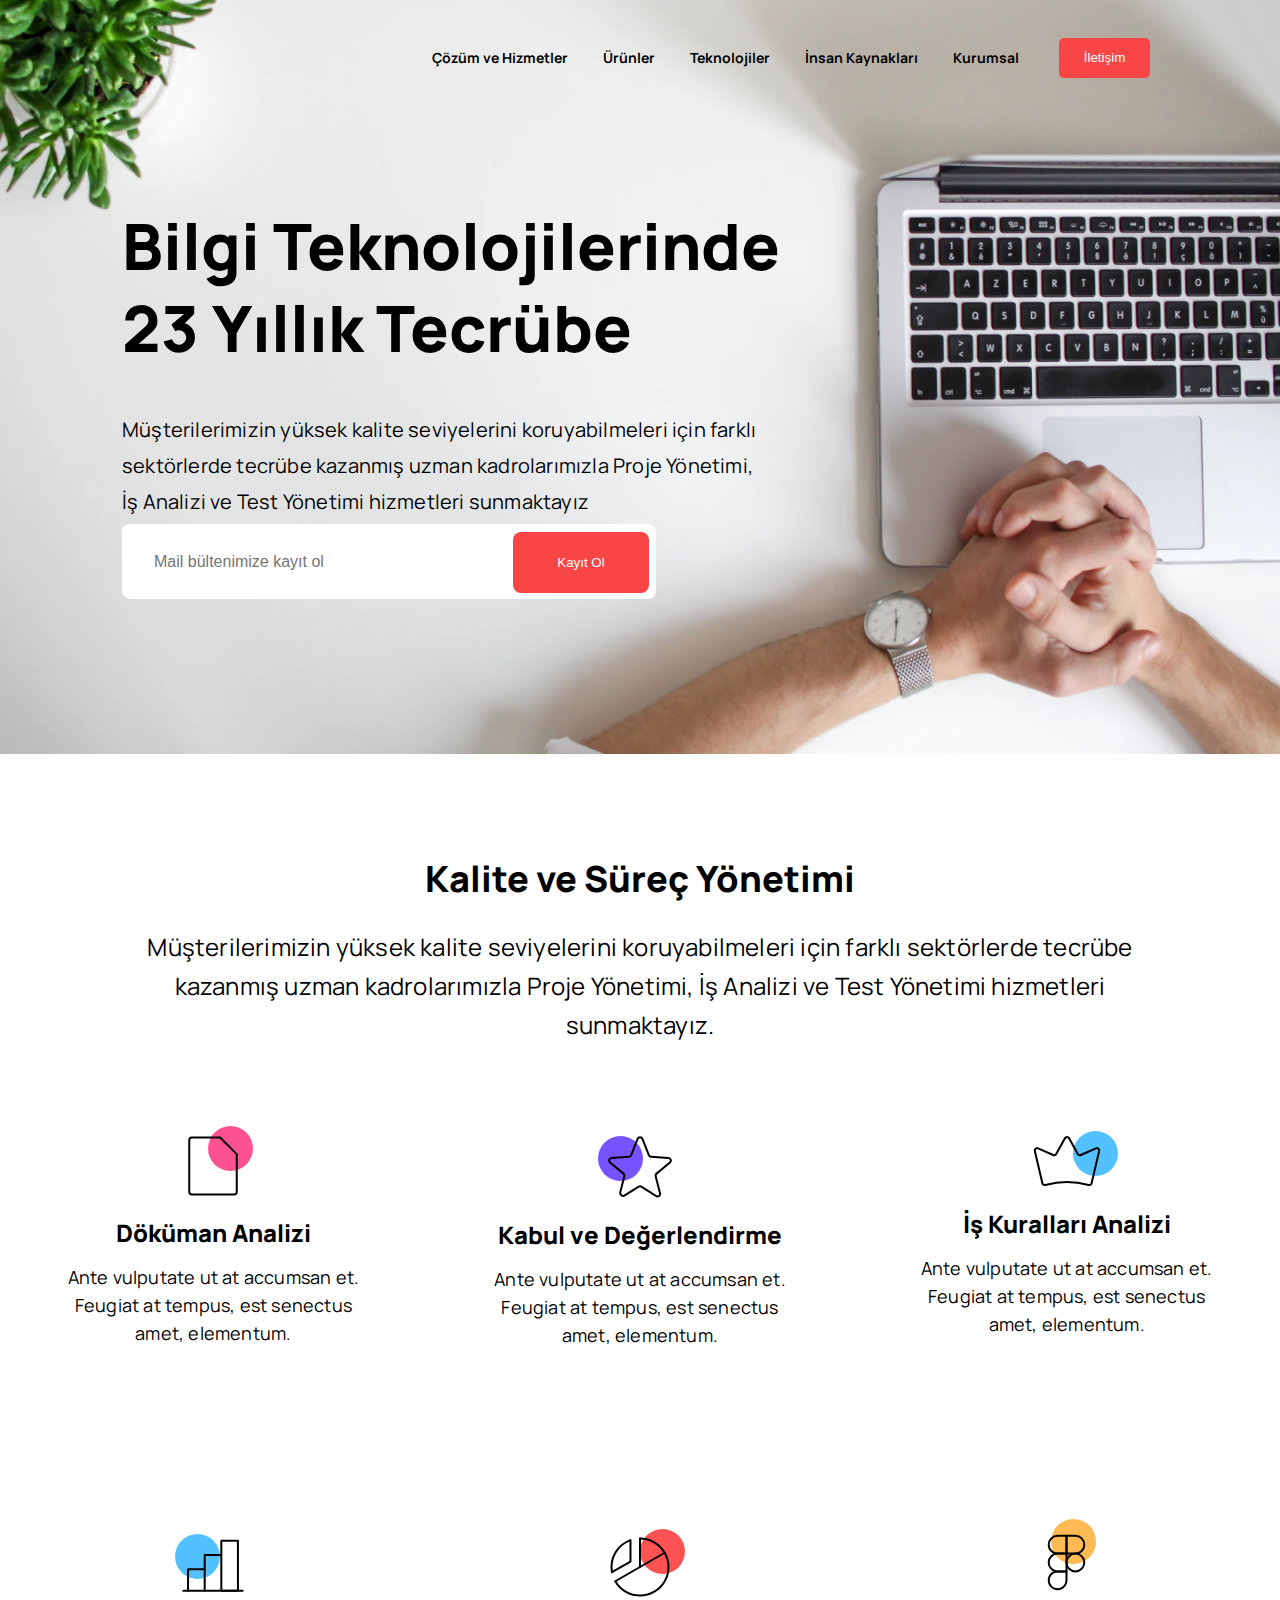
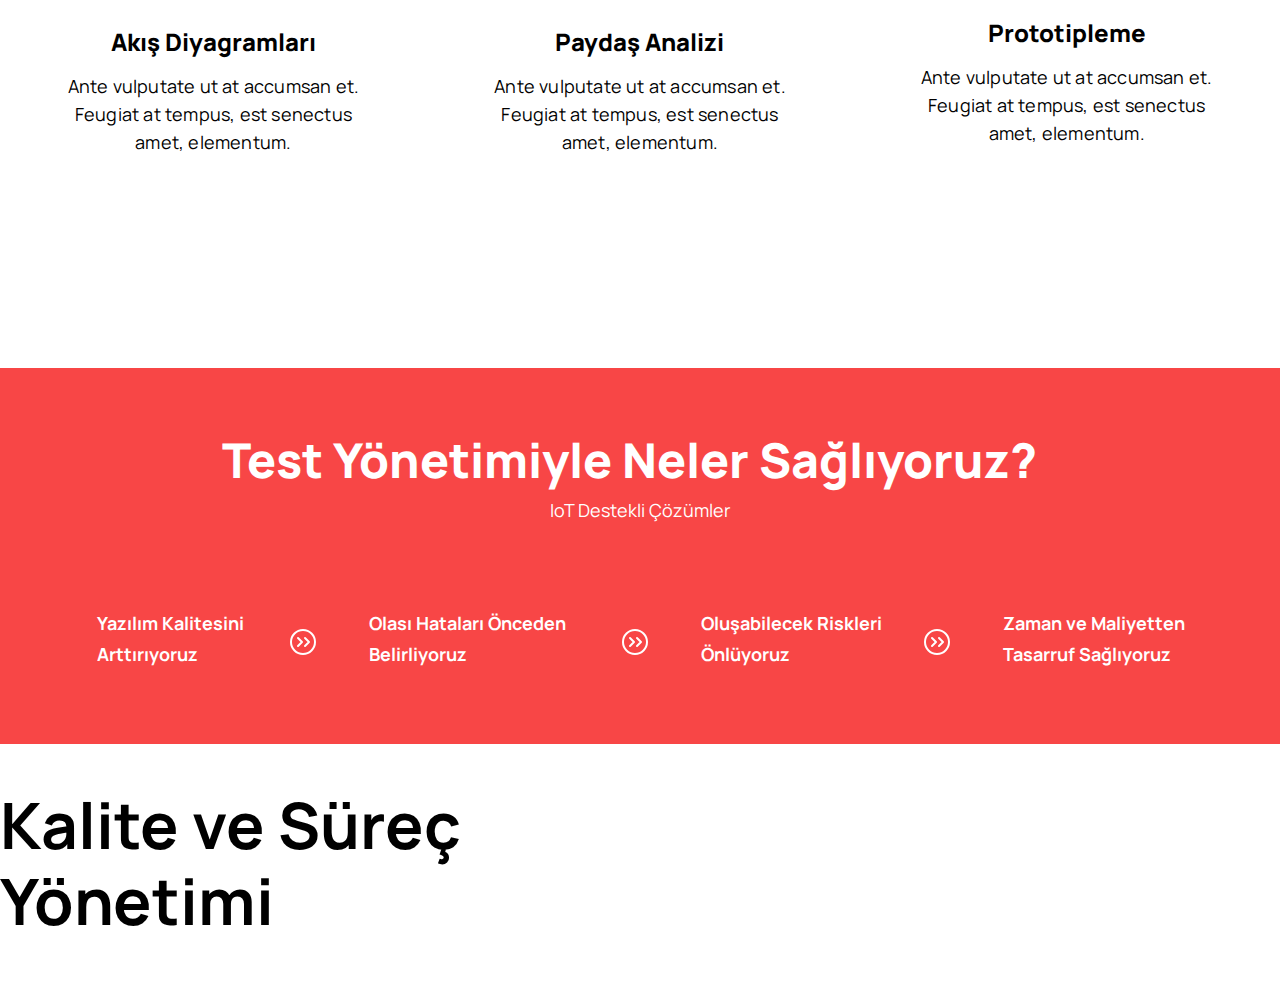
==== startPage.html @ 2901d4a1 "made media requests" ====
<!DOCTYPE html>
<html lang="en">
<head>
    <meta charset="UTF-8">
    <title>Title</title>
    <meta charset="UTF-8">
    <meta name="viewport"
          content="width=device-width, user-scalable=no, initial-scale=1.0, maximum-scale=1.0, minimum-scale=1.0">
    <meta http-equiv="X-UA-Compatible" content="ie=edge">
    <link rel="stylesheet" href="style.css">
    <link rel="preconnect" href="https://fonts.googleapis.com">
    <link rel="preconnect" href="https://fonts.gstatic.com" crossorigin>
    <link href="https://fonts.googleapis.com/css2?family=Manrope:wght@200&display=swap" rel="stylesheet">
    <link rel="preconnect" href="https://fonts.googleapis.com">
    <link rel="preconnect" href="https://fonts.gstatic.com" crossorigin>
    <link href="https://fonts.googleapis.com/css2?family=Manrope:wght@800&display=swap" rel="stylesheet">
</head>

<header>
    <div class="headerImg">
        <div class="links">
            <li>
                <a class="rel1" href="#">
                    Çözüm ve Hizmetler
                </a>
            </li>
            <li>
                <a class="rel2" href="#">
                    Ürünler
                </a>
            </li>
            <li>
                <a class="rel3" href="#">
                    Teknolojiler
                </a>
            </li>
            <li>
                <a class="rel4" href="#">
                    İnsan Kaynakları
                </a>
            </li>
            <li>
                <a class="rel5" href="#">
                    Kurumsal
                </a>
            </li>
            <button class="btn1">İletişim</button>
        </div>
        <div class="headerInfo">
            <h1 class="hText">Bilgi Teknolojilerinde 23 Yıllık Tecrübe</h1>
            <h1 class="hText1">Müşterilerimizin yüksek kalite seviyelerini koruyabilmeleri için farklı sektörlerde tecrübe kazanmış uzman kadrolarımızla Proje Yönetimi, İş Analizi ve Test Yönetimi hizmetleri sunmaktayız</h1>
            <input class="inputText" type="text"  placeholder="Mail bültenimize kayıt ol" width="50">
            <button class="btn2">Kayıt Ol</button>
        </div>
    </div>
</header>

<body>
    <div>
        <h1 class="bodyText">Kalite ve Süreç Yönetimi</h1>
        <h1 class="bodyText1">Müşterilerimizin yüksek kalite seviyelerini koruyabilmeleri için farklı sektörlerde tecrübe kazanmış uzman kadrolarımızla Proje Yönetimi, İş Analizi ve Test Yönetimi hizmetleri sunmaktayız.</h1>
    </div>

    <div class="wrapper">
        <div class="card">
            <div>
                <img class="pinkBall" src="Images/PinkEllipse.svg" alt="pinkEllipse">
                <img class="vectors" src="Images/VectorFile.svg" alt="vector">
            </div>
            <h1 class="cardInfo">Döküman Analizi</h1>
            <h1 class="cardText">Ante vulputate ut at accumsan et. Feugiat at tempus, est senectus amet, elementum.</h1>
        </div>
        <div class="card">
            <div>
                <img class="purpleBall" src="Images/PurpleElipse.svg" alt="purpleEllipse">
                <img class="vectors" src="Images/VectorStar.svg" alt="vector">
            </div>
            <h1 class="cardInfo">Kabul ve Değerlendirme</h1>
            <h1 class="cardText">Ante vulputate ut at accumsan et. Feugiat at tempus, est senectus amet, elementum.</h1>
        </div>
        <div class="card">
            <div>
                <img class="blueBall" src="Images/BlueElipse.svg" alt="blueEllipse">
                <img class="vectors" src="Images/VectorCrown.svg" alt="vector">
            </div>

            <h1 class="cardInfo">İş Kuralları Analizi</h1>
            <h1 class="cardText">Ante vulputate ut at accumsan et. Feugiat at tempus, est senectus amet, elementum.</h1>
        </div>
        <div class="card">
            <div>
                <img class="blueBall1" src="Images/BlueElipse.svg" alt="blueEllipse1">
                <img class="vectors" src="Images/ChartBar.svg" alt="vector">
            </div>

            <h1 class="cardInfo">Akış Diyagramları</h1>
            <h1 class="cardText">Ante vulputate ut at accumsan et. Feugiat at tempus, est senectus amet, elementum.</h1>
        </div>
        <div class="card">
            <div>
                <img class="redBall" src="Images/RedEllipse.svg" alt="redEllipse">
                <img class="vectors" src="Images/ChartPieSlice.svg" alt="vector">
            </div>

            <h1 class="cardInfo">Paydaş Analizi</h1>
            <h1 class="cardText">Ante vulputate ut at accumsan et. Feugiat at tempus, est senectus amet, elementum.</h1>
        </div>
        <div class="card">
            <div>
                <img class="yellowBall" src="Images/YellowEllipse.svg" alt="yellowEllipse">
                <img class="vectors" src="Images/FigmaLogo.svg" alt="vector">
            </div>

            <h1 class="cardInfo">Prototipleme</h1>
            <h1 class="cardText">Ante vulputate ut at accumsan et. Feugiat at tempus, est senectus amet, elementum.</h1>
        </div>
    </div>
    <div class="backgroundRed">
        <div class="title">
            <h1 class="sectionTitle">Test Yönetimiyle Neler Sağlıyoruz?</h1>
            <h1 class="description">IoT Destekli Çözümler</h1>
        </div>
        <div class="block">
            <div class="firstBlock">
                <h1 class="insideTitle">Yazılım Kalitesini Arttırıyoruz</h1>
                <img class="circle"  src="Images/CaretCircleDoubleRight.svg" alt="">
            </div>
            <div class="secondBlock">
                <h1 class="insideTitle2">Olası Hataları Önceden Belirliyoruz</h1>
                <img class="circle" src="Images/CaretCircleDoubleRight.svg" alt="">
            </div>
            <div class="thirdBlock">
                <h1 class="insideTitle3">Oluşabilecek Riskleri Önlüyoruz</h1>
                <img class="circle" src="Images/CaretCircleDoubleRight.svg" alt="">
            </div>
            <div class="fourthBlock">
                <h1 class="insideTitle4">Zaman ve Maliyetten Tasarruf Sağlıyoruz</h1>
            </div>
        </div>
    </div>

    <div class="container">
        <div class="insideCont">
            <h1 class="bodyText2">Kalite ve Süreç Yönetimi</h1>
            <h1></h1>
        </div>

    </div>
</body>
</html>
---- style.css ----
body {
    padding: 0;
    margin: 0;
}

.headerImg{
    background: url(Images/Rectangle1.png) no-repeat;
    background-size: 100% 100%;
    width: 100%;
    height: 754px;
}

.links{
    justify-content: flex-end;
    align-items: center;
    display: flex;
    padding-top: 50px;
    height: 15px;
    margin-right: 130px;
}

li a{
    font-family: Manrope;
    text-decoration: none;
    color: #000000;
    margin-left: 35px;

    font-weight: 700;
    font-size: 14px;
}

li{
    list-style-type: none;
    font-family: Manrope;
    font-size: 10px;
    text-align: center;
}

.btn1{
    background-color: #F84646;
    width: 91px;
    height: 40px;
    margin-left: 40px;
    top: 20px;
    border-radius: 5px;
    color: #FFFFFF;
    border: none;

    display: flex;
    flex-direction: row;
    justify-content: center;
    align-items: center;
    padding: 10px 20px;
}

.hText{
    width: 665px;
    height: 164px;
    top: 160px;

    font-family: Manrope;
    font-style: normal;
    font-weight: 800;
    font-size: 64px;
    line-height: 82px;
}

.hText1{
    width: 650px;
    height: 99px;

    font-family: Manrope;
    font-style: normal;
    font-weight: 400;
    font-size: 20px;
    line-height: 36px;
    letter-spacing: 0.2px;

    color: #000000;
}

.inputText{
    font-size: 16px;
    padding-left: 32px;
    padding-right: 202px;
    width: 300px;
    height: 73px;
    left: 122px;

    border-radius: 8px;
    border-style: none;
}

.headerInfo{
    padding-left: 122px;
    margin-top: 140px;
}

.bodyText{
    margin-top: 100px;

    font-family: Manrope;
    font-style: normal;
    font-weight: 800;
    font-size: 36px;
    line-height: 49px;
    text-align: center;
}

.bodyText1{
    margin-left: auto;
    margin-right: auto;
    text-align: center;
    width: 994px;
    height: 109px;
    font-family: Manrope;
    font-style: normal;
    font-weight: normal;
    font-size: 24px;
    line-height: 39px;


    letter-spacing: 0.2px;
}

.btn2{
    position: relative;
    left: -147px;
    background-color: #F84646;
    width: 136px;
    height: 61px;
    border-radius: 8px;
    border: none;
    color: #FFFFFF;
}

.wrapper {
    margin-top: 100px;
    display: grid;
    grid-template-columns: 1fr 1fr 1fr;
    grid-column-gap: -20px;
    background: #e3e8e5;
    width: 100%;
    height: 800px;
}

.card{
    text-align: center;
    margin-left: auto;
    margin-right: auto;
    background: white;
    width: 100%;
    height: auto;
}

@media only screen and (max-width: 980px){
    .bodyText1 {
        width: 800px;
        height: 150px;
    }
}

@media only screen and (max-width: 900px) {
    .wrapper{
        display: grid;
        grid-template-columns: 1fr 1fr;
    }
}

@media only screen and (max-width: 800px) {
    .bodyText1 {
        width: 500px;
        height: 200px;
    }
    .wrapper{
        display: grid;
        grid-template-columns: 1fr 1fr;
    }
}

@media only screen and (max-width: 650px) {
    .wrapper{
        display: grid;
        grid-template-columns: 1fr;
    }
}

@media only screen and (max-width: 500px) {
    .bodyText1 {
        width: 334px;
        height: 109px;
        font-size: 12px;
        line-height: 22px;
    }

    .bodyText{
        margin-top: 60px;
        width: 286px;
        height: 31px;
        margin-left: auto;
        margin-right: auto;
        font-size: 24px;
    }

    .wrapper{
        margin-top: 50px;
    }
}


.cardInfo{
    margin-left: auto;
    margin-right: auto;
    width: 284px;
    height: 31px;
    font-family: Manrope;
    font-style: normal;
    font-weight: 800;
    font-size: 24px;
    line-height: 33px;
}

.cardText{
    margin-left: auto;
    margin-right: auto;
    width: 298px;
    height: 84px;
    font-family: Manrope;
    font-style: normal;
    font-weight: normal;
    font-size: 18px;
    line-height: 28px;
    letter-spacing: 0.2px;
}

.vectors{
    text-align: center;
}

.vectors{
    position: relative;
}

.pinkBall{
    position: absolute;
    margin-left: 20px;
    margin-top: -10px;
}

.purpleBall{
    position: absolute;
    margin-left: -10px;
}

.blueBall{
    position: absolute;
    margin-left: 40px;
    margin-top: -5px;
}

.blueBall1{
    position: absolute;
    margin-top: 5px;
}

.redBall{
    position: absolute;
    margin-left: 38px;
}

.yellowBall{
    position: absolute;
    margin-top: -10px;
    margin-left: 18px;
}

.backgroundRed{
    width: 100%;
    background: #F84646;
    height: 376px;
}

.bodyText2{
    width: 608px;
    height: 152px;
    font-family: Manrope;
    font-style: normal;
    font-weight: bold;
    font-size: 64px;
    line-height: 76px;
}

.title{
    width: 80%;
    margin: 0 auto;
}

.sectionTitle {
    margin-left: auto;
    margin-right: auto;
    padding-top: 60px;
    width: 836px;
    height: 64px;
    font-family: Manrope;
    font-style: normal;
    font-weight: 800;
    font-size: 48px;
    line-height: 64px;
    font-feature-settings: 'liga' off;
    color: #FFFFFF;
}

.description{
    text-align: center;
    margin-top: -30px;
    margin-left: auto;
    margin-right: auto;
    width: 836px;
    height: 32px;
    font-family: Manrope;
    font-style: normal;
    font-weight: normal;
    font-size: 18px;
    line-height: 32px;
    font-feature-settings: 'liga' off;
    color: #FFFFFF;
}

.insideTitle{
    display: flex;
    width: 170px;
    height: 62px;
    margin-left: 50px;
    font-family: Manrope;
    font-style: normal;
    font-weight: bold;
    font-size: 18px;
    line-height: 31px;
    font-feature-settings: 'liga' off;
    color: #FFFFFF;
}

.block{
    justify-content: center;
    margin-top: 70px;
    display: flex;
}

.firstBlock{
    display: flex;
}

.insideTitle2{
    width: 230px;
    height: 62px;
    margin-left: 50px;
    font-family: Manrope;
    font-style: normal;
    font-weight: bold;
    font-size: 18px;
    line-height: 31px;
    font-feature-settings: 'liga' off;
    color: #FFFFFF;
}

.secondBlock{
    display: flex;
}

.circle{
    width: 32px;
    height: 32px;
    margin-top: 30px;
    margin-left: 20px;
}

.thirdBlock{
    display: flex;
}

.insideTitle3{
    width: 200px;
    height: 62px;
    margin-left: 50px;
    font-family: Manrope;
    font-style: normal;
    font-weight: bold;
    font-size: 18px;
    line-height: 31px;

    font-feature-settings: 'liga' off;

    color: #FFFFFF;
}

.insideTitle4{
    width: 230px;
    height: 62px;
    margin-left: 50px;
    font-family: Manrope;
    font-style: normal;
    font-weight: bold;
    font-size: 18px;
    line-height: 31px;
    font-feature-settings: 'liga' off;
    color: #FFFFFF;
}

@media only screen and (max-width: 450px) {

}
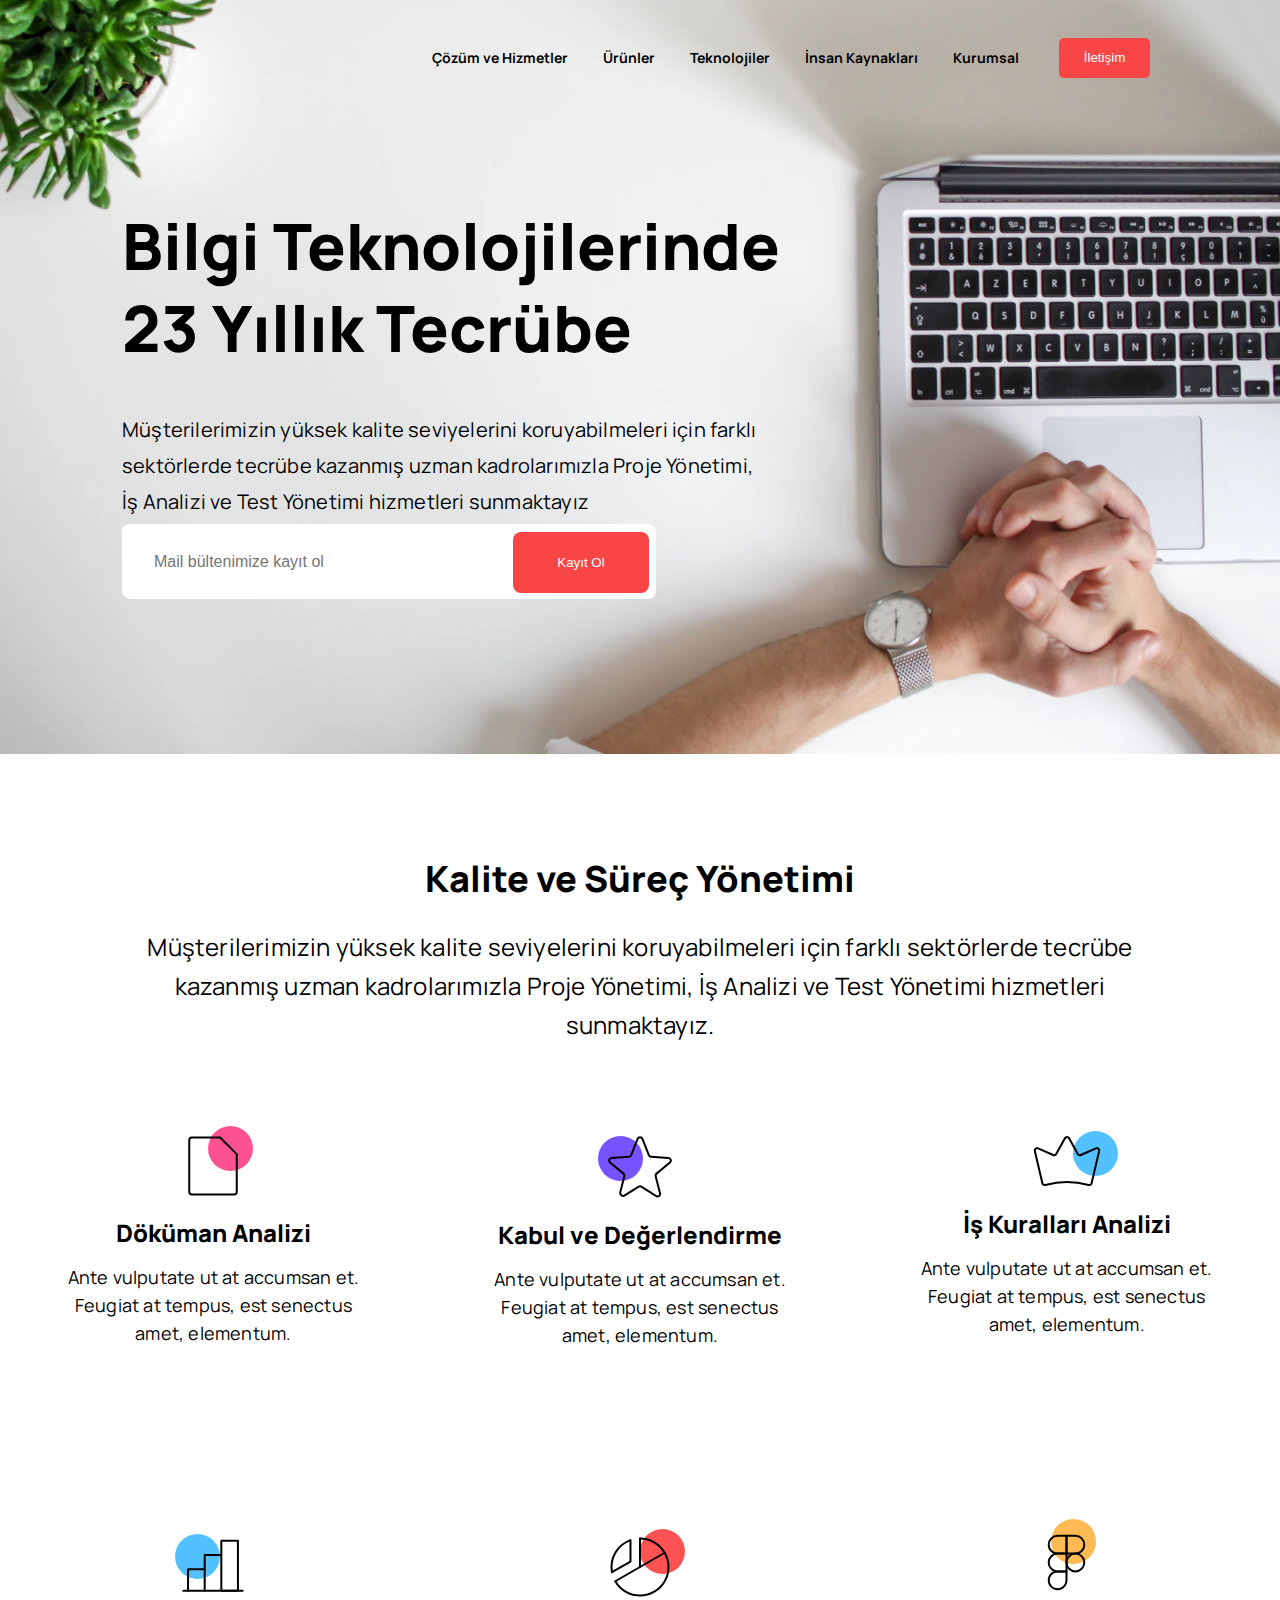
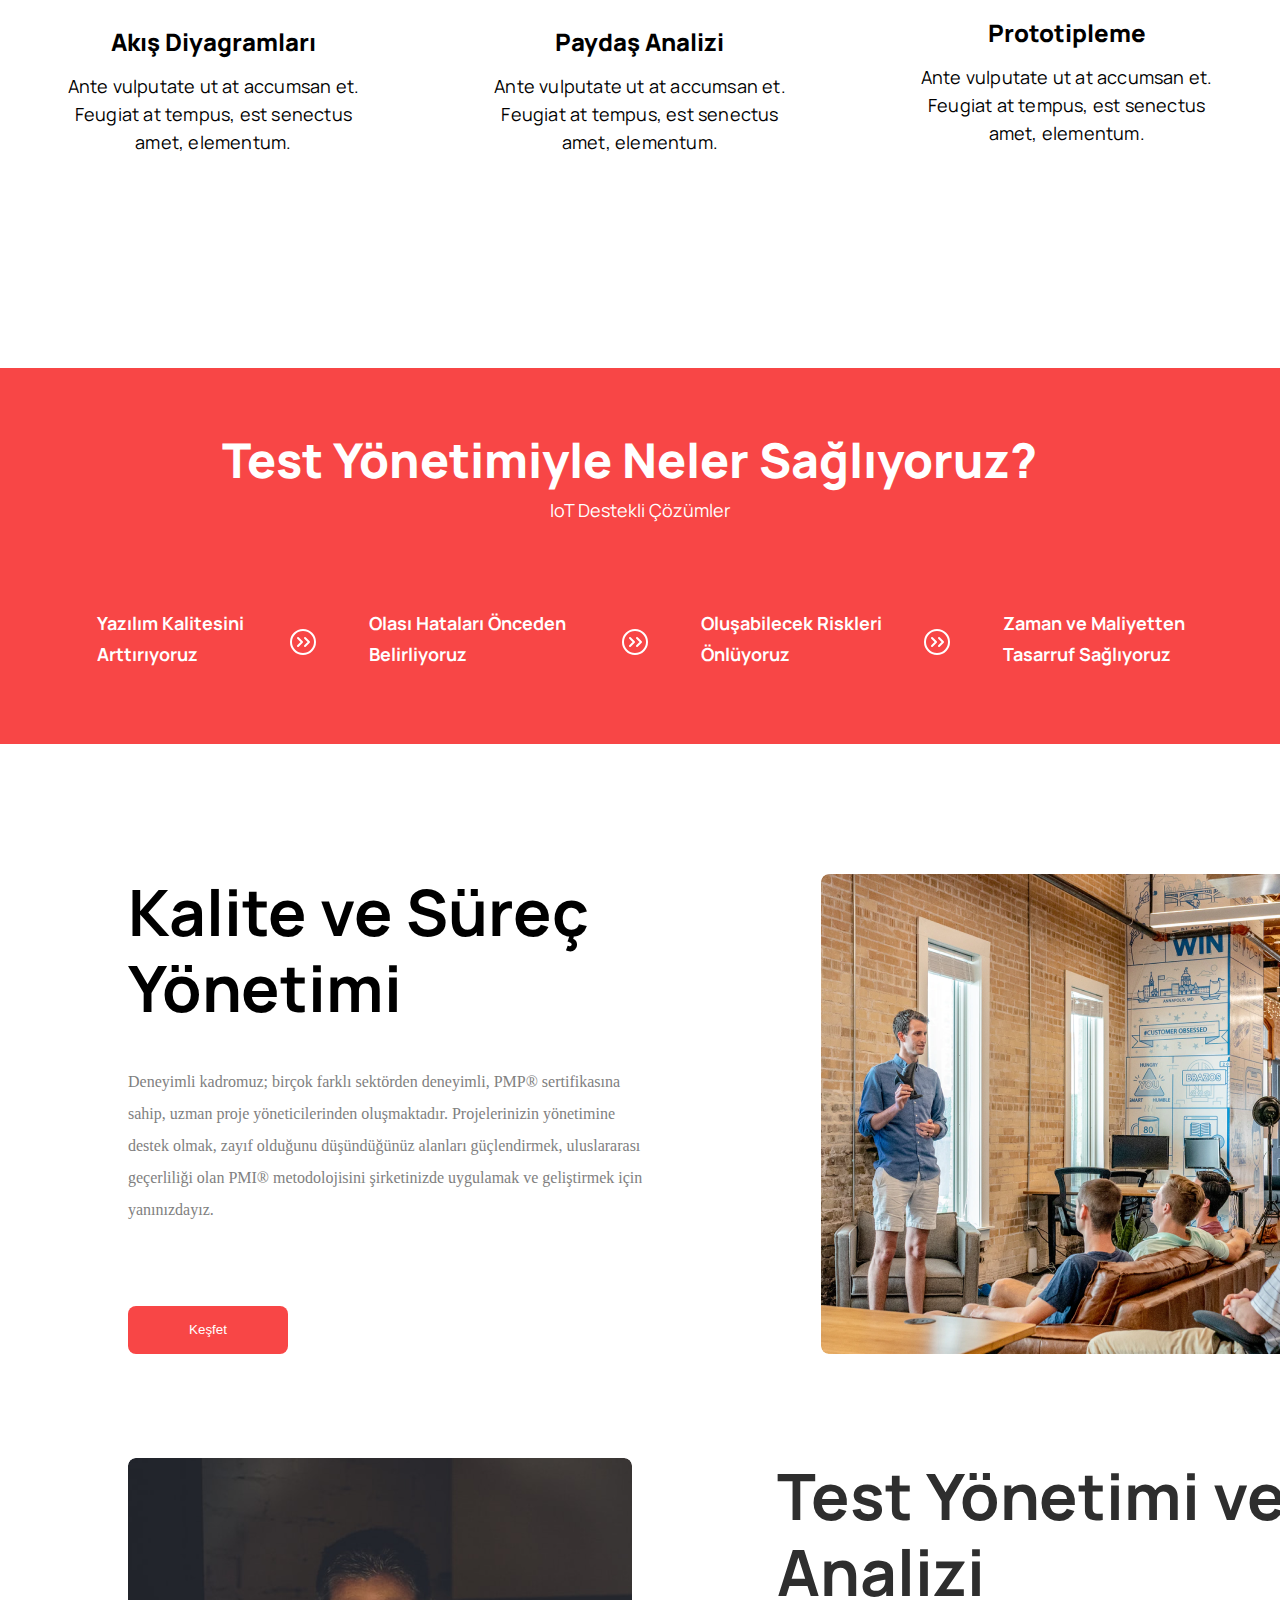
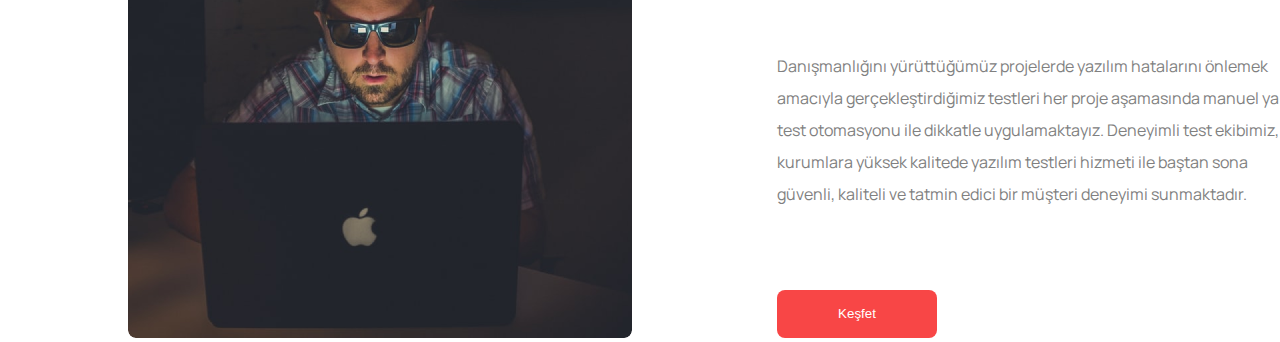
==== commit 744cd866: "made one more block" ====
--- a/startPage.html
+++ b/startPage.html
@@ -138,13 +138,32 @@
             </div>
         </div>
     </div>
+    <section class="container">
+        <div class="sectionContainer">
+            <div class="insideCont">
+                <h1 class="bodyText2">Kalite ve Süreç Yönetimi</h1>
+                <h1 class="bodyText3">Deneyimli kadromuz; birçok farklı sektörden deneyimli, PMP® sertifikasına sahip, uzman proje yöneticilerinden oluşmaktadır. Projelerinizin yönetimine destek olmak, zayıf olduğunu düşündüğünüz alanları güçlendirmek, uluslararası geçerliliği olan PMI® metodolojisini şirketinizde uygulamak ve geliştirmek için yanınızdayız.</h1>
+                <button class="btn3">Keşfet</button>
+            </div>
 
-    <div class="container">
-        <div class="insideCont">
-            <h1 class="bodyText2">Kalite ve Süreç Yönetimi</h1>
-            <h1></h1>
+            <div class="illustrationCon">
+                <img class="illustration" src="Images/Illustration.png" alt="">
+            </div>
+
         </div>
+        <div class="section_container">
+            <div class="illustrationCon2">
+                <img class="illustration2" src="Images/Illustration2.png" alt="">
+            </div>
 
-    </div>
+            <div class="insideCont2">
+                <h1 class="bodyText4">Test Yönetimi ve Analizi</h1>
+                <h1 class="bodyText5">Danışmanlığını yürüttüğümüz projelerde yazılım hatalarını önlemek amacıyla gerçekleştirdiğimiz testleri her proje aşamasında manuel ya da test otomasyonu ile dikkatle uygulamaktayız. Deneyimli test ekibimiz, kurumlara yüksek kalitede yazılım testleri hizmeti ile baştan sona güvenli, kaliteli ve tatmin edici bir müşteri deneyimi sunmaktadır.</h1>
+                <button class="btn3">Keşfet</button>
+            </div>
+
+        </div>
+    </section>
+
 </body>
 </html>--- a/style.css
+++ b/style.css
@@ -406,6 +406,115 @@
     color: #FFFFFF;
 }
 
-@media only screen and (max-width: 450px) {
-
-}
+.bodyText2{
+    margin: 0;
+    width: 520px;
+    height: 152px;
+    font-family: Manrope;
+    font-style: normal;
+    font-weight: bold;
+    font-size: 64px;
+    line-height: 76px;
+}
+
+.container{
+    width: 100%;
+}
+
+.sectionContainer{
+    display: flex;
+    flex-direction: row;
+    width: 1024px;
+    margin: 0 auto;
+    margin-top: 130px;
+}
+
+.insideCont{
+    margin: 0 auto;
+}
+
+.insideCont2{
+    margin: 0 auto;
+    padding-left: 145px;
+}
+
+.bodyText3{
+    margin-top:40px;
+    width: 523px;
+    height: 160px;
+    font-style: normal;
+    font-weight: normal;
+    font-size: 16px;
+    line-height: 32px;
+    color: #808080;
+}
+
+.illustration{
+    width: 504px;
+    height: 480px;
+    border-radius: 8px;
+}
+
+.illustrationCon{
+    padding-left: 170px;
+    margin: 0 auto;
+}
+
+.illustrationCon2{
+    margin: 0 auto;
+}
+
+.btn3{
+    flex-direction: row;
+    justify-content: center;
+    margin-top: 69px;
+    align-items: center;
+    width: 160px;
+    height: 48px;
+    background: #F84646;
+    border-radius: 8px;
+    border: none;
+    color: white;
+}
+
+.section_container{
+    display: flex;
+    flex-direction: row;
+    width: 1024px;
+    margin: 0 auto;
+    margin-top: 100px;
+}
+
+.insideCont2{
+    margin: 0 auto;
+}
+
+.illustration2{
+    width: 504px;
+    height: 480px;
+    border-radius: 8px;
+}
+
+.bodyText4{
+    margin: 0px;
+    width: 548px;
+    height: 152px;
+    font-family: Manrope;
+    font-style: normal;
+    font-weight: bold;
+    font-size: 64px;
+    line-height: 76px;
+    color: #2E2E2E;
+}
+
+.bodyText5{
+    width: 523px;
+    height: 160px;
+    margin-top:40px;
+    font-family: Manrope;
+    font-style: normal;
+    font-weight: normal;
+    font-size: 16px;
+    line-height: 32px;
+    color: #808080;
+}
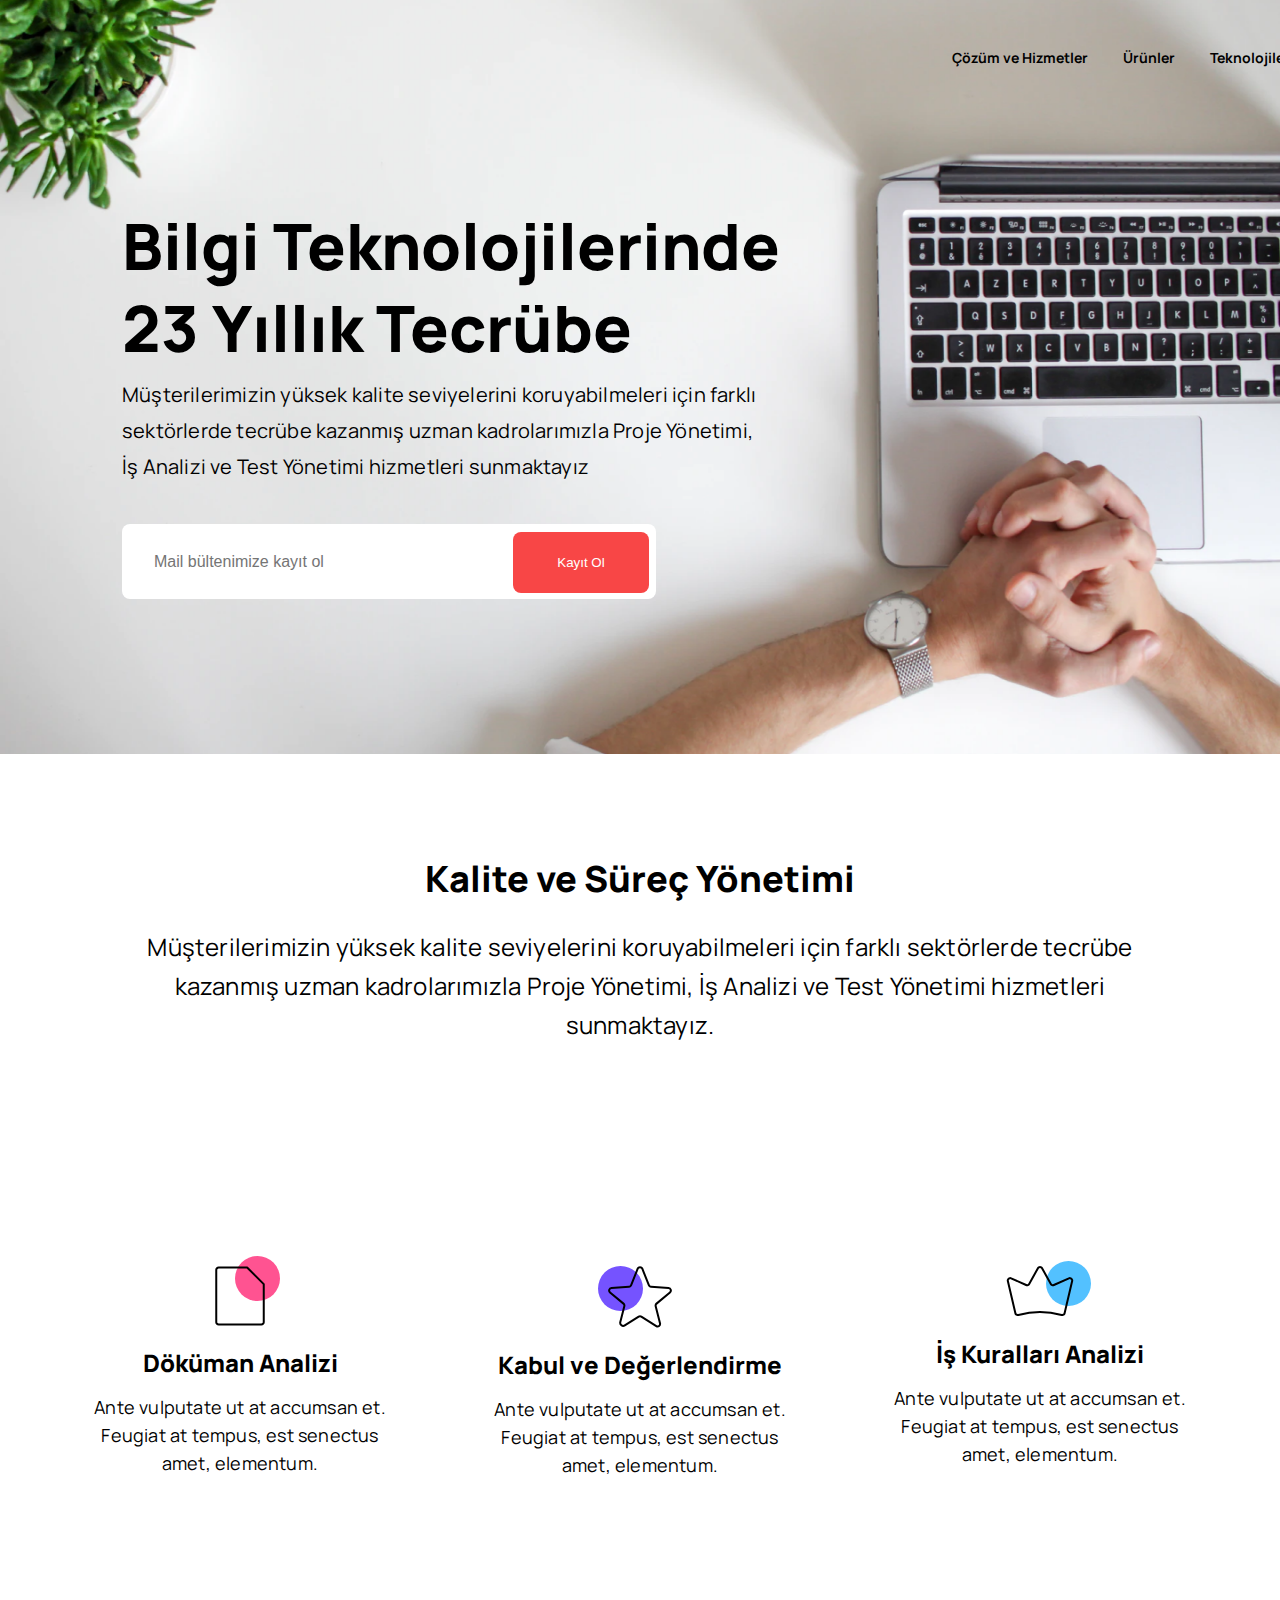
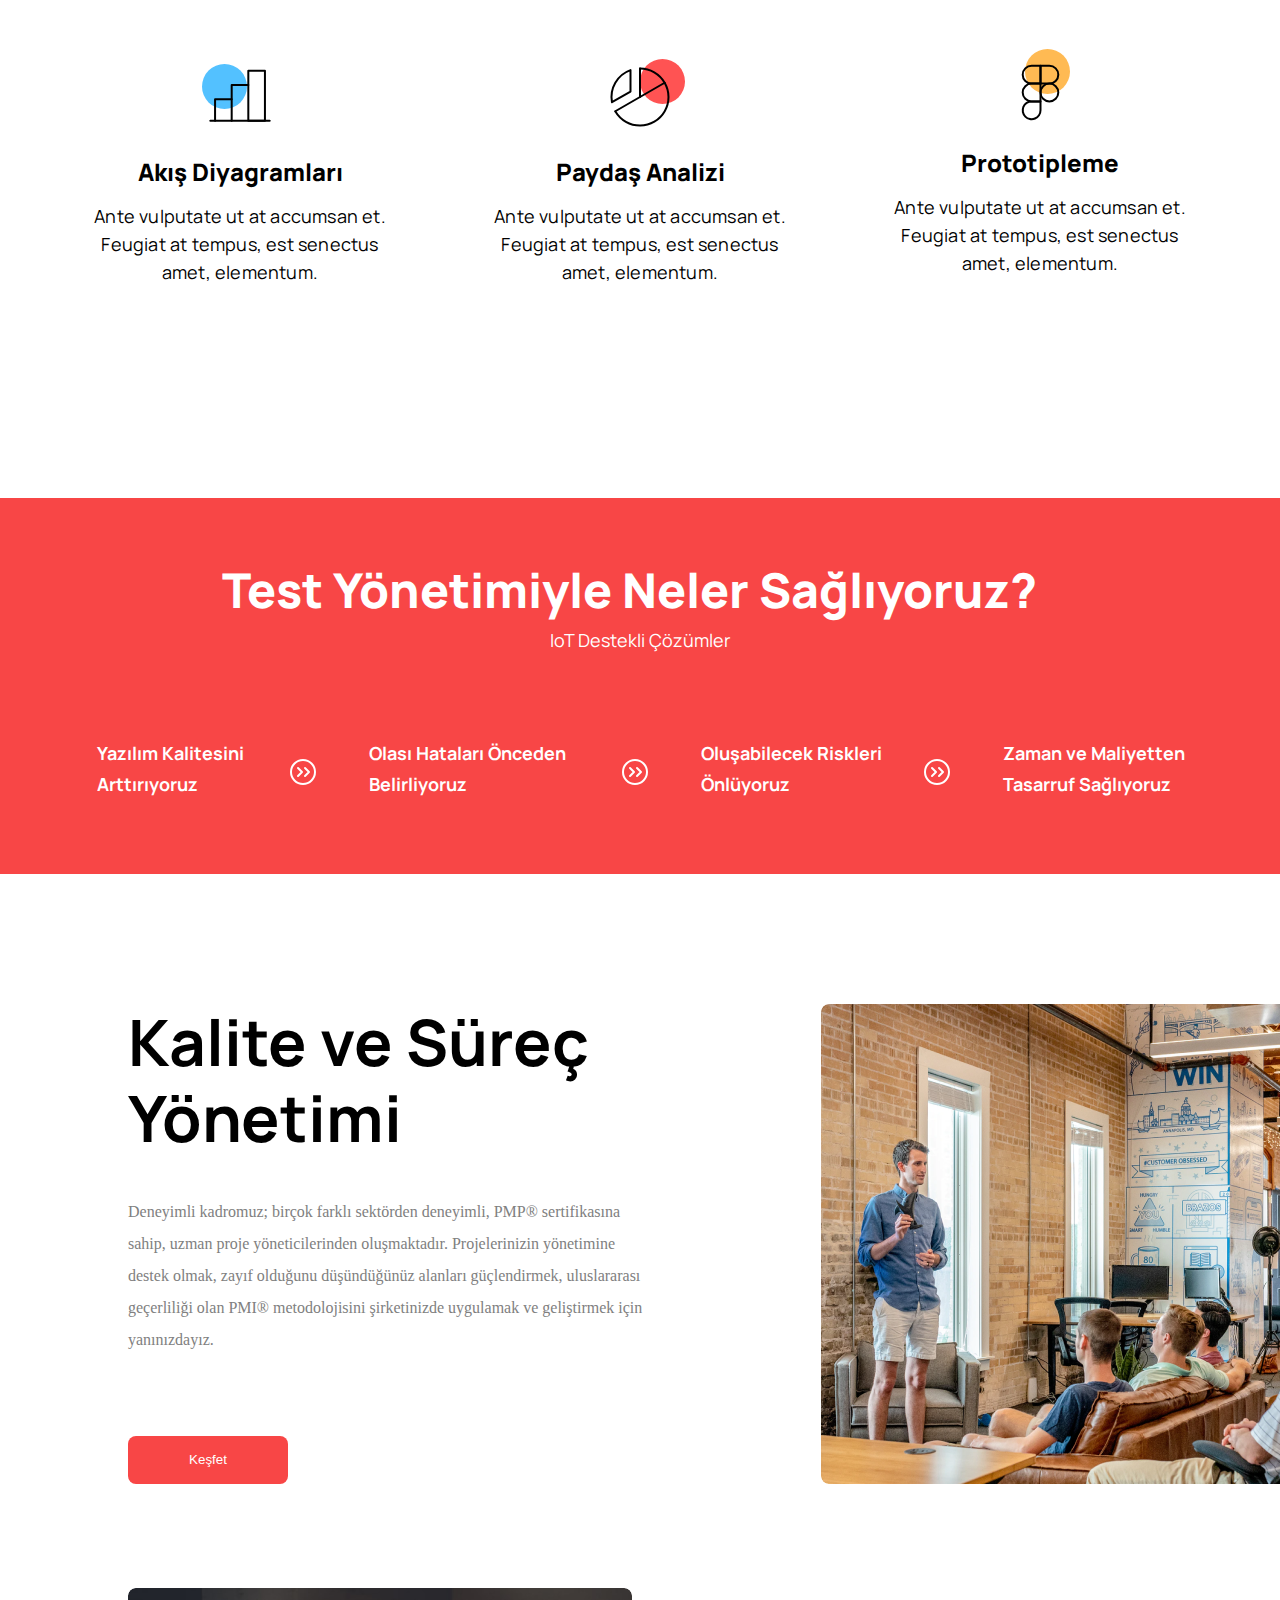
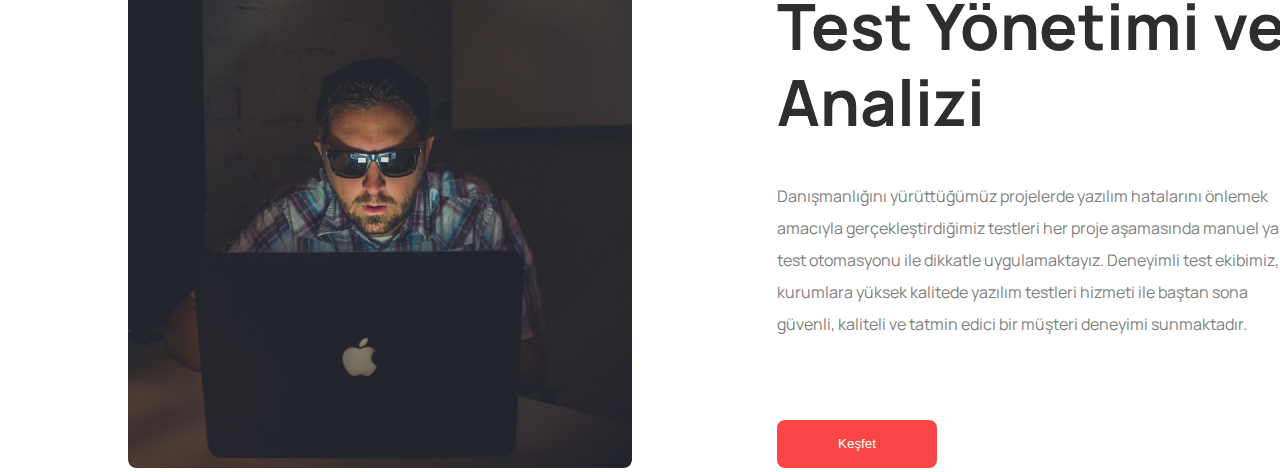
==== commit e5dcefc7: "made sections" ====
--- a/startPage.html
+++ b/startPage.html
@@ -18,40 +18,44 @@
 
 <header>
     <div class="headerImg">
-        <div class="links">
-            <li>
-                <a class="rel1" href="#">
-                    Çözüm ve Hizmetler
-                </a>
-            </li>
-            <li>
-                <a class="rel2" href="#">
-                    Ürünler
-                </a>
-            </li>
-            <li>
-                <a class="rel3" href="#">
-                    Teknolojiler
-                </a>
-            </li>
-            <li>
-                <a class="rel4" href="#">
-                    İnsan Kaynakları
-                </a>
-            </li>
-            <li>
-                <a class="rel5" href="#">
-                    Kurumsal
-                </a>
-            </li>
-            <button class="btn1">İletişim</button>
-        </div>
-        <div class="headerInfo">
-            <h1 class="hText">Bilgi Teknolojilerinde 23 Yıllık Tecrübe</h1>
-            <h1 class="hText1">Müşterilerimizin yüksek kalite seviyelerini koruyabilmeleri için farklı sektörlerde tecrübe kazanmış uzman kadrolarımızla Proje Yönetimi, İş Analizi ve Test Yönetimi hizmetleri sunmaktayız</h1>
-            <input class="inputText" type="text"  placeholder="Mail bültenimize kayıt ol" width="50">
-            <button class="btn2">Kayıt Ol</button>
-        </div>
+        <section class="container">
+            <div class="sectionHeader">
+                <div class="links">
+                    <li>
+                        <a class="rel1" href="#">
+                            Çözüm ve Hizmetler
+                        </a>
+                    </li>
+                    <li>
+                        <a class="rel2" href="#">
+                            Ürünler
+                        </a>
+                    </li>
+                    <li>
+                        <a class="rel3" href="#">
+                            Teknolojiler
+                        </a>
+                    </li>
+                    <li>
+                        <a class="rel4" href="#">
+                            İnsan Kaynakları
+                        </a>
+                    </li>
+                    <li>
+                        <a class="rel5" href="#">
+                            Kurumsal
+                        </a>
+                    </li>
+                    <button class="btn1">İletişim</button>
+                </div>
+                <div class="headerInfo">
+                    <h1 class="hText">Bilgi Teknolojilerinde 23 Yıllık Tecrübe</h1>
+                    <h1 class="hText1">Müşterilerimizin yüksek kalite seviyelerini koruyabilmeleri için farklı sektörlerde tecrübe kazanmış uzman kadrolarımızla Proje Yönetimi, İş Analizi ve Test Yönetimi hizmetleri sunmaktayız</h1>
+                    <input class="inputText" type="text"  placeholder="Mail bültenimize kayıt ol" width="50">
+                    <button class="btn2">Kayıt Ol</button>
+                </div>
+            </div>
+        </section>
     </div>
 </header>
 
@@ -61,60 +65,65 @@
         <h1 class="bodyText1">Müşterilerimizin yüksek kalite seviyelerini koruyabilmeleri için farklı sektörlerde tecrübe kazanmış uzman kadrolarımızla Proje Yönetimi, İş Analizi ve Test Yönetimi hizmetleri sunmaktayız.</h1>
     </div>
 
-    <div class="wrapper">
-        <div class="card">
-            <div>
-                <img class="pinkBall" src="Images/PinkEllipse.svg" alt="pinkEllipse">
-                <img class="vectors" src="Images/VectorFile.svg" alt="vector">
+    <section class="container">
+        <div class="sectionWrapper">
+            <div class="wrapper">
+                <div class="card">
+                    <div>
+                        <img class="pinkBall" src="Images/PinkEllipse.svg" alt="pinkEllipse">
+                        <img class="vectors" src="Images/VectorFile.svg" alt="vector">
+                    </div>
+                    <h1 class="cardInfo">Döküman Analizi</h1>
+                    <h1 class="cardText">Ante vulputate ut at accumsan et. Feugiat at tempus, est senectus amet, elementum.</h1>
+                </div>
+                <div class="card">
+                    <div>
+                        <img class="purpleBall" src="Images/PurpleElipse.svg" alt="purpleEllipse">
+                        <img class="vectors" src="Images/VectorStar.svg" alt="vector">
+                    </div>
+                    <h1 class="cardInfo">Kabul ve Değerlendirme</h1>
+                    <h1 class="cardText">Ante vulputate ut at accumsan et. Feugiat at tempus, est senectus amet, elementum.</h1>
+                </div>
+                <div class="card">
+                    <div>
+                        <img class="blueBall" src="Images/BlueElipse.svg" alt="blueEllipse">
+                        <img class="vectors" src="Images/VectorCrown.svg" alt="vector">
+                    </div>
+
+                    <h1 class="cardInfo">İş Kuralları Analizi</h1>
+                    <h1 class="cardText">Ante vulputate ut at accumsan et. Feugiat at tempus, est senectus amet, elementum.</h1>
+                </div>
+                <div class="card">
+                    <div>
+                        <img class="blueBall1" src="Images/BlueElipse.svg" alt="blueEllipse1">
+                        <img class="vectors" src="Images/ChartBar.svg" alt="vector">
+                    </div>
+
+                    <h1 class="cardInfo">Akış Diyagramları</h1>
+                    <h1 class="cardText">Ante vulputate ut at accumsan et. Feugiat at tempus, est senectus amet, elementum.</h1>
+                </div>
+                <div class="card">
+                    <div>
+                        <img class="redBall" src="Images/RedEllipse.svg" alt="redEllipse">
+                        <img class="vectors" src="Images/ChartPieSlice.svg" alt="vector">
+                    </div>
+
+                    <h1 class="cardInfo">Paydaş Analizi</h1>
+                    <h1 class="cardText">Ante vulputate ut at accumsan et. Feugiat at tempus, est senectus amet, elementum.</h1>
+                </div>
+                <div class="card">
+                    <div>
+                        <img class="yellowBall" src="Images/YellowEllipse.svg" alt="yellowEllipse">
+                        <img class="vectors" src="Images/FigmaLogo.svg" alt="vector">
+                    </div>
+
+                    <h1 class="cardInfo">Prototipleme</h1>
+                    <h1 class="cardText">Ante vulputate ut at accumsan et. Feugiat at tempus, est senectus amet, elementum.</h1>
+                </div>
             </div>
-            <h1 class="cardInfo">Döküman Analizi</h1>
-            <h1 class="cardText">Ante vulputate ut at accumsan et. Feugiat at tempus, est senectus amet, elementum.</h1>
         </div>
-        <div class="card">
-            <div>
-                <img class="purpleBall" src="Images/PurpleElipse.svg" alt="purpleEllipse">
-                <img class="vectors" src="Images/VectorStar.svg" alt="vector">
-            </div>
-            <h1 class="cardInfo">Kabul ve Değerlendirme</h1>
-            <h1 class="cardText">Ante vulputate ut at accumsan et. Feugiat at tempus, est senectus amet, elementum.</h1>
-        </div>
-        <div class="card">
-            <div>
-                <img class="blueBall" src="Images/BlueElipse.svg" alt="blueEllipse">
-                <img class="vectors" src="Images/VectorCrown.svg" alt="vector">
-            </div>
+    </section>
 
-            <h1 class="cardInfo">İş Kuralları Analizi</h1>
-            <h1 class="cardText">Ante vulputate ut at accumsan et. Feugiat at tempus, est senectus amet, elementum.</h1>
-        </div>
-        <div class="card">
-            <div>
-                <img class="blueBall1" src="Images/BlueElipse.svg" alt="blueEllipse1">
-                <img class="vectors" src="Images/ChartBar.svg" alt="vector">
-            </div>
-
-            <h1 class="cardInfo">Akış Diyagramları</h1>
-            <h1 class="cardText">Ante vulputate ut at accumsan et. Feugiat at tempus, est senectus amet, elementum.</h1>
-        </div>
-        <div class="card">
-            <div>
-                <img class="redBall" src="Images/RedEllipse.svg" alt="redEllipse">
-                <img class="vectors" src="Images/ChartPieSlice.svg" alt="vector">
-            </div>
-
-            <h1 class="cardInfo">Paydaş Analizi</h1>
-            <h1 class="cardText">Ante vulputate ut at accumsan et. Feugiat at tempus, est senectus amet, elementum.</h1>
-        </div>
-        <div class="card">
-            <div>
-                <img class="yellowBall" src="Images/YellowEllipse.svg" alt="yellowEllipse">
-                <img class="vectors" src="Images/FigmaLogo.svg" alt="vector">
-            </div>
-
-            <h1 class="cardInfo">Prototipleme</h1>
-            <h1 class="cardText">Ante vulputate ut at accumsan et. Feugiat at tempus, est senectus amet, elementum.</h1>
-        </div>
-    </div>
     <div class="backgroundRed">
         <div class="title">
             <h1 class="sectionTitle">Test Yönetimiyle Neler Sağlıyoruz?</h1>
@@ -138,6 +147,7 @@
             </div>
         </div>
     </div>
+    
     <section class="container">
         <div class="sectionContainer">
             <div class="insideCont">
@@ -145,25 +155,20 @@
                 <h1 class="bodyText3">Deneyimli kadromuz; birçok farklı sektörden deneyimli, PMP® sertifikasına sahip, uzman proje yöneticilerinden oluşmaktadır. Projelerinizin yönetimine destek olmak, zayıf olduğunu düşündüğünüz alanları güçlendirmek, uluslararası geçerliliği olan PMI® metodolojisini şirketinizde uygulamak ve geliştirmek için yanınızdayız.</h1>
                 <button class="btn3">Keşfet</button>
             </div>
-
             <div class="illustrationCon">
                 <img class="illustration" src="Images/Illustration.png" alt="">
             </div>
-
         </div>
         <div class="section_container">
             <div class="illustrationCon2">
                 <img class="illustration2" src="Images/Illustration2.png" alt="">
             </div>
-
             <div class="insideCont2">
                 <h1 class="bodyText4">Test Yönetimi ve Analizi</h1>
                 <h1 class="bodyText5">Danışmanlığını yürüttüğümüz projelerde yazılım hatalarını önlemek amacıyla gerçekleştirdiğimiz testleri her proje aşamasında manuel ya da test otomasyonu ile dikkatle uygulamaktayız. Deneyimli test ekibimiz, kurumlara yüksek kalitede yazılım testleri hizmeti ile baştan sona güvenli, kaliteli ve tatmin edici bir müşteri deneyimi sunmaktadır.</h1>
                 <button class="btn3">Keşfet</button>
             </div>
-
         </div>
     </section>
-
 </body>
 </html>--- a/style.css
+++ b/style.css
@@ -1,6 +1,11 @@
 body {
     padding: 0;
     margin: 0;
+}
+
+.sectionHeader{
+    width: 1800px;
+    margin: 0 auto;
 }
 
 .headerImg{
@@ -69,6 +74,7 @@
     width: 650px;
     height: 99px;
 
+    margin-top: -35px;
     font-family: Manrope;
     font-style: normal;
     font-weight: 400;
@@ -80,6 +86,7 @@
 }
 
 .inputText{
+    margin-top: 35px;
     font-size: 16px;
     padding-left: 32px;
     padding-right: 202px;
@@ -132,6 +139,14 @@
     border-radius: 8px;
     border: none;
     color: #FFFFFF;
+}
+
+.sectionWrapper{
+    display: flex;
+    flex-direction: row;
+    width: 1200px;
+    margin: 0 auto;
+    margin-top: 130px;
 }
 
 .wrapper {
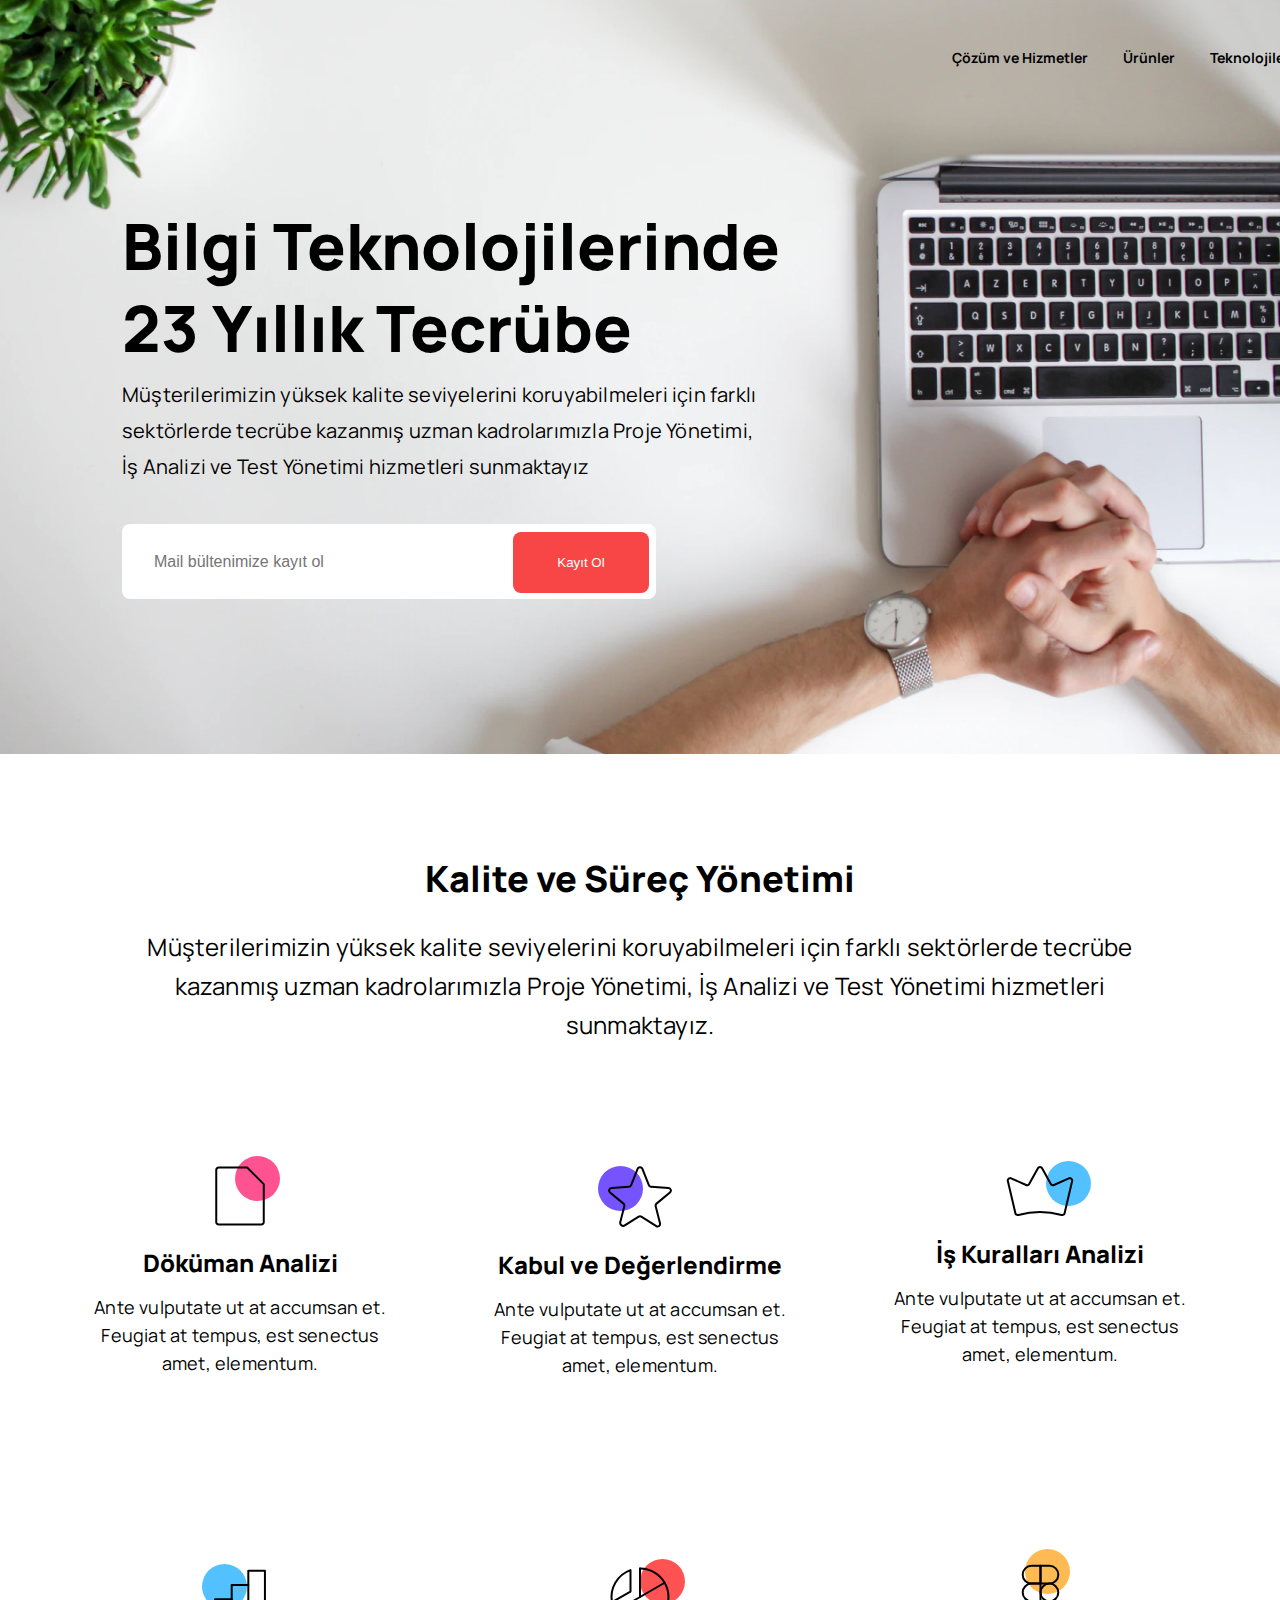
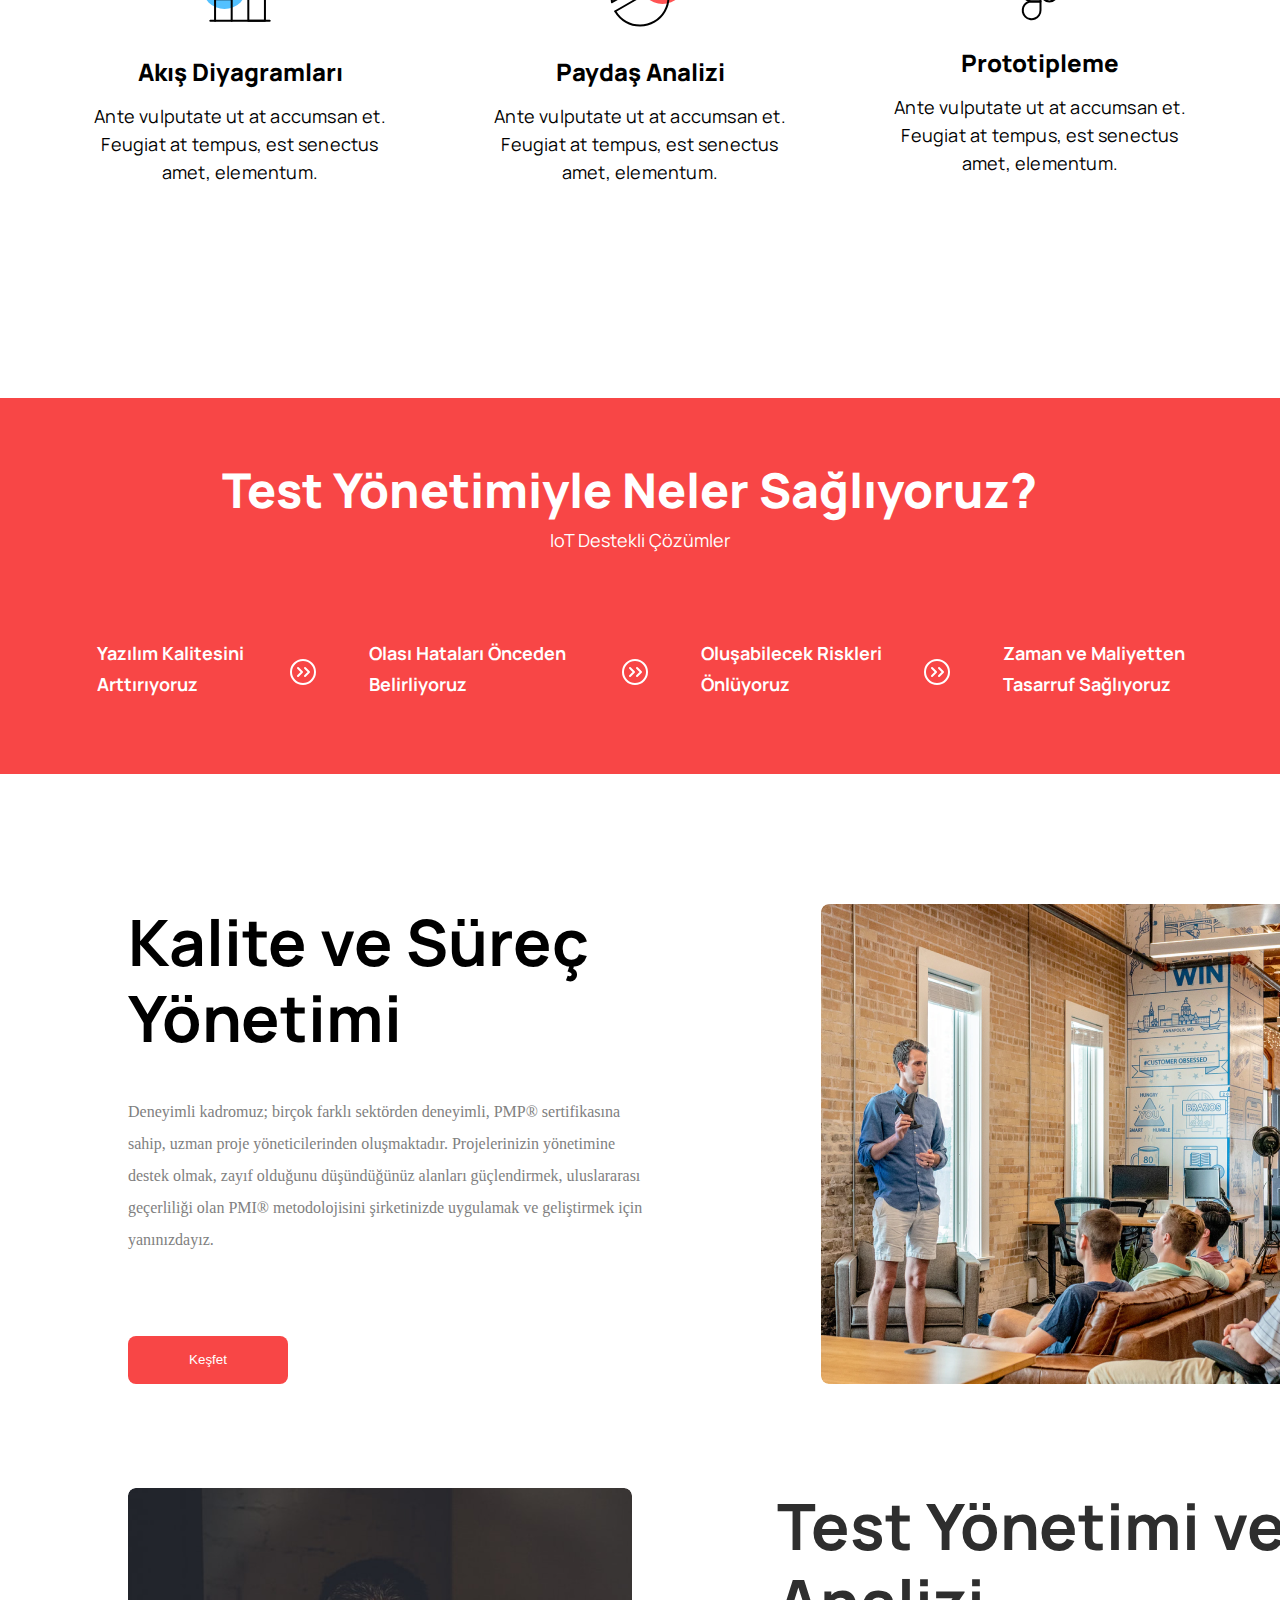
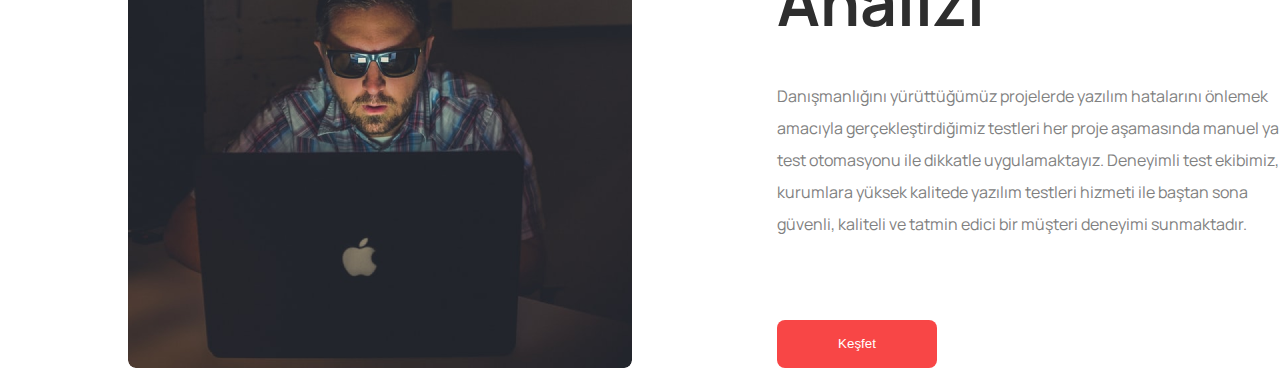
==== commit 97b871b0: "made adaptation for phone" ====
--- a/startPage.html
+++ b/startPage.html
@@ -21,38 +21,42 @@
         <section class="container">
             <div class="sectionHeader">
                 <div class="links">
-                    <li>
-                        <a class="rel1" href="#">
-                            Çözüm ve Hizmetler
-                        </a>
-                    </li>
-                    <li>
-                        <a class="rel2" href="#">
-                            Ürünler
-                        </a>
-                    </li>
-                    <li>
-                        <a class="rel3" href="#">
-                            Teknolojiler
-                        </a>
-                    </li>
-                    <li>
-                        <a class="rel4" href="#">
-                            İnsan Kaynakları
-                        </a>
-                    </li>
-                    <li>
-                        <a class="rel5" href="#">
-                            Kurumsal
-                        </a>
-                    </li>
-                    <button class="btn1">İletişim</button>
+                    <ul>
+                        <li>
+                            <a class="rel1" href="#">
+                                Çözüm ve Hizmetler
+                            </a>
+                        </li>
+                        <li>
+                            <a class="rel2" href="#">
+                                Ürünler
+                            </a>
+                        </li>
+                        <li>
+                            <a class="rel3" href="#">
+                                Teknolojiler
+                            </a>
+                        </li>
+                        <li>
+                            <a class="rel4" href="#">
+                                İnsan Kaynakları
+                            </a>
+                        </li>
+                        <li>
+                            <a class="rel5" href="#">
+                                Kurumsal
+                            </a>
+                        </li>
+                        <button class="btn1">İletişim</button>
+                    </ul>
                 </div>
                 <div class="headerInfo">
                     <h1 class="hText">Bilgi Teknolojilerinde 23 Yıllık Tecrübe</h1>
                     <h1 class="hText1">Müşterilerimizin yüksek kalite seviyelerini koruyabilmeleri için farklı sektörlerde tecrübe kazanmış uzman kadrolarımızla Proje Yönetimi, İş Analizi ve Test Yönetimi hizmetleri sunmaktayız</h1>
-                    <input class="inputText" type="text"  placeholder="Mail bültenimize kayıt ol" width="50">
-                    <button class="btn2">Kayıt Ol</button>
+                    <div class="input_Button">
+                        <input class="inputText" type="text"  placeholder="Mail bültenimize kayıt ol" width="50">
+                        <button class="btn2">Kayıt Ol</button>
+                    </div>
                 </div>
             </div>
         </section>
@@ -124,30 +128,36 @@
         </div>
     </section>
 
-    <div class="backgroundRed">
-        <div class="title">
-            <h1 class="sectionTitle">Test Yönetimiyle Neler Sağlıyoruz?</h1>
-            <h1 class="description">IoT Destekli Çözümler</h1>
-        </div>
-        <div class="block">
-            <div class="firstBlock">
-                <h1 class="insideTitle">Yazılım Kalitesini Arttırıyoruz</h1>
-                <img class="circle"  src="Images/CaretCircleDoubleRight.svg" alt="">
-            </div>
-            <div class="secondBlock">
-                <h1 class="insideTitle2">Olası Hataları Önceden Belirliyoruz</h1>
-                <img class="circle" src="Images/CaretCircleDoubleRight.svg" alt="">
-            </div>
-            <div class="thirdBlock">
-                <h1 class="insideTitle3">Oluşabilecek Riskleri Önlüyoruz</h1>
-                <img class="circle" src="Images/CaretCircleDoubleRight.svg" alt="">
-            </div>
-            <div class="fourthBlock">
-                <h1 class="insideTitle4">Zaman ve Maliyetten Tasarruf Sağlıyoruz</h1>
+    <section class="container">
+        <div class="sectionRedBackground">
+            <div class="backgroundRed">
+                <div class="title">
+                    <h1 class="sectionTitle">Test Yönetimiyle Neler Sağlıyoruz?</h1>
+                    <h1 class="description">IoT Destekli Çözümler</h1>
+                </div>
+                <div class="block">
+                    <div class="firstBlock">
+                        <h1 class="insideTitle">Yazılım Kalitesini Arttırıyoruz</h1>
+                        <img class="circle"  src="Images/CaretCircleDoubleRight.svg" alt="">
+                    </div>
+                    <div class="secondBlock">
+                        <h1 class="insideTitle2">Olası Hataları Önceden Belirliyoruz</h1>
+                        <img class="circle" src="Images/CaretCircleDoubleRight.svg" alt="">
+                    </div>
+                    <div class="thirdBlock">
+                        <h1 class="insideTitle3">Oluşabilecek Riskleri Önlüyoruz</h1>
+                        <img class="circle" src="Images/CaretCircleDoubleRight.svg" alt="">
+                    </div>
+                    <div class="fourthBlock">
+                        <h1 class="insideTitle4">Zaman ve Maliyetten Tasarruf Sağlıyoruz</h1>
+                    </div>
+                </div>
             </div>
         </div>
-    </div>
-    
+    </section>
+
+
+
     <section class="container">
         <div class="sectionContainer">
             <div class="insideCont">
--- a/style.css
+++ b/style.css
@@ -1,6 +1,10 @@
 body {
     padding: 0;
     margin: 0;
+}
+
+.container{
+    width: 100%;
 }
 
 .sectionHeader{
@@ -15,13 +19,17 @@
     height: 754px;
 }
 
-.links{
+.links ul{
     justify-content: flex-end;
     align-items: center;
     display: flex;
     padding-top: 50px;
     height: 15px;
     margin-right: 130px;
+}
+
+ul{
+    margin-top: 0;
 }
 
 li a{
@@ -146,7 +154,7 @@
     flex-direction: row;
     width: 1200px;
     margin: 0 auto;
-    margin-top: 130px;
+    margin-top: 30px;
 }
 
 .wrapper {
@@ -168,61 +176,6 @@
     height: auto;
 }
 
-@media only screen and (max-width: 980px){
-    .bodyText1 {
-        width: 800px;
-        height: 150px;
-    }
-}
-
-@media only screen and (max-width: 900px) {
-    .wrapper{
-        display: grid;
-        grid-template-columns: 1fr 1fr;
-    }
-}
-
-@media only screen and (max-width: 800px) {
-    .bodyText1 {
-        width: 500px;
-        height: 200px;
-    }
-    .wrapper{
-        display: grid;
-        grid-template-columns: 1fr 1fr;
-    }
-}
-
-@media only screen and (max-width: 650px) {
-    .wrapper{
-        display: grid;
-        grid-template-columns: 1fr;
-    }
-}
-
-@media only screen and (max-width: 500px) {
-    .bodyText1 {
-        width: 334px;
-        height: 109px;
-        font-size: 12px;
-        line-height: 22px;
-    }
-
-    .bodyText{
-        margin-top: 60px;
-        width: 286px;
-        height: 31px;
-        margin-left: auto;
-        margin-right: auto;
-        font-size: 24px;
-    }
-
-    .wrapper{
-        margin-top: 50px;
-    }
-}
-
-
 .cardInfo{
     margin-left: auto;
     margin-right: auto;
@@ -287,6 +240,11 @@
     position: absolute;
     margin-top: -10px;
     margin-left: 18px;
+}
+
+.sectionRedBackground{
+    width: 100%;
+    margin: 0 auto;
 }
 
 .backgroundRed{
@@ -432,9 +390,7 @@
     line-height: 76px;
 }
 
-.container{
-    width: 100%;
-}
+
 
 .sectionContainer{
     display: flex;
@@ -533,3 +489,251 @@
     line-height: 32px;
     color: #808080;
 }
+
+@media only screen and (max-width: 1170px){
+    .sectionWrapper{
+        width: 1100px;
+    }
+}
+
+@media only screen and (max-width: 1080px){
+    .sectionWrapper{
+        width: 900px;
+    }
+    .wrapper{
+        display: grid;
+        grid-template-columns: 1fr 1fr;
+    }
+}
+
+@media only screen and (max-width: 980px){
+    .bodyText1 {
+        width: 800px;
+        height: 150px;
+    }
+
+    .wrapper{
+        margin-top: 20px;
+    }
+
+    .sectionWrapper{
+        margin-top: 30px;
+    }
+}
+
+@media only screen and (max-width: 850px){
+    .sectionWrapper{
+        width: 700px;
+    }
+    .wrapper{
+        display: grid;
+        grid-template-columns: 1fr 1fr;
+    }
+}
+
+@media only screen and (max-width: 800px) {
+    .bodyText1 {
+        width: 500px;
+        height: 200px;
+    }
+}
+
+@media only screen and (max-width: 690px){
+    .sectionWrapper{
+        width: 600px;
+    }
+    .wrapper{
+        display: grid;
+        grid-template-columns: 1fr;
+    }
+}
+
+@media only screen and (max-width: 570px){
+    .sectionWrapper{
+        width: 500px;
+    }
+}
+
+@media only screen and (max-width: 550px) {
+    .sectionHeader{
+        width: 480px;
+    }
+
+    .headerImg{
+        background: url(Images/Rectangle1.png) no-repeat;
+        background-size: 100% 100%;
+        width: 100%;
+        height: 601px;
+    }
+
+    .links ul{
+        align-items: flex-start;
+        display: flex;
+        flex-direction: column;
+        padding-top: 140px;
+    }
+
+    li{
+        list-style-type: none;
+        font-family: Manrope;
+        font-size: 10px;
+    }
+
+    .headerInfo{
+        margin-top: 40px;
+        padding-left: 82px;
+    }
+
+    .hText{
+        margin-top: 5px;
+        width: 335px;
+        height: 160px;
+        font-weight: 800;
+        font-size: 42px;
+        line-height: 57px;
+        text-align: center;
+    }
+
+    .hText1{
+        width: 335px;
+        height: 87px;
+        font-size: 12px;
+        line-height: 23px;
+        text-align: center;
+        margin-top: 30px;
+    }
+
+    .inputText{
+        width: 245px;
+        height: 60px;
+        padding-right: 100px;
+    }
+
+    .btn2{
+        top: -55px;
+        width: 90px;
+        height: 50px;
+        left: 278px;
+    }
+
+    .bodyText{
+        width: 286px;
+        height: 31px;
+        font-weight: 800;
+        font-size: 24px;
+        line-height: 33px;
+    }
+
+    .bodyText1 {
+        width: 334px;
+        height: 109px;
+        font-size: 12px;
+        line-height: 22px;
+    }
+
+    .bodyText{
+        margin-top: 60px;
+        width: 286px;
+        height: 31px;
+        margin-left: auto;
+        margin-right: auto;
+        font-size: 24px;
+    }
+
+    .sectionWrapper{
+        width: 450px;
+    }
+
+    .cardInfo{
+        width: 284px;
+        height: 31px;
+        font-weight: 800;
+        font-size: 24px;
+        line-height: 33px;
+    }
+
+    .cardText{
+        width: 298px;
+        height: 84px;
+        font-size: 18px;
+        line-height: 28px;
+        margin-top: 2px;
+    }
+
+    .backgroundRed{
+        margin-top: 700px;
+        height: 836px;
+    }
+
+    .sectionTitle{
+        width: 335px;
+        height: 94px;
+        font-size: 36px;
+        line-height: 47px;
+        text-align: center;
+    }
+
+    .description{
+        width: 190px;
+        height: 32px;
+        font-size: 14px;
+        line-height: 32px;
+        text-align: center;
+    }
+
+    .block{
+        margin-top: 10px;
+        display: flex;
+        flex-direction: column;
+        align-items: center;
+    }
+
+    .firstBlock{
+        margin-left: 0;
+        display: flex;
+        flex-direction: column;
+        align-items: center;
+    }
+
+    .insideTitle{
+        margin: 0;
+        text-align: center;
+    }
+
+    .insideTitle2{
+        margin: 0;
+        text-align: center;
+    }
+
+    .insideTitle3{
+        margin: 0;
+        text-align: center;
+    }
+
+    .insideTitle4{
+        margin: 0;
+        text-align: center;
+    }
+
+    .secondBlock{
+        display: flex;
+        flex-direction: column;
+        align-items: center;
+    }
+
+    .thirdBlock{
+        display: flex;
+        flex-direction: column;
+        align-items: center;
+    }
+
+    .fourthBlock{
+        display: flex;
+        flex-direction: column;
+    }
+
+    .circle{
+        transform: rotate(90deg);
+        margin-top: 5px;
+    }
+}
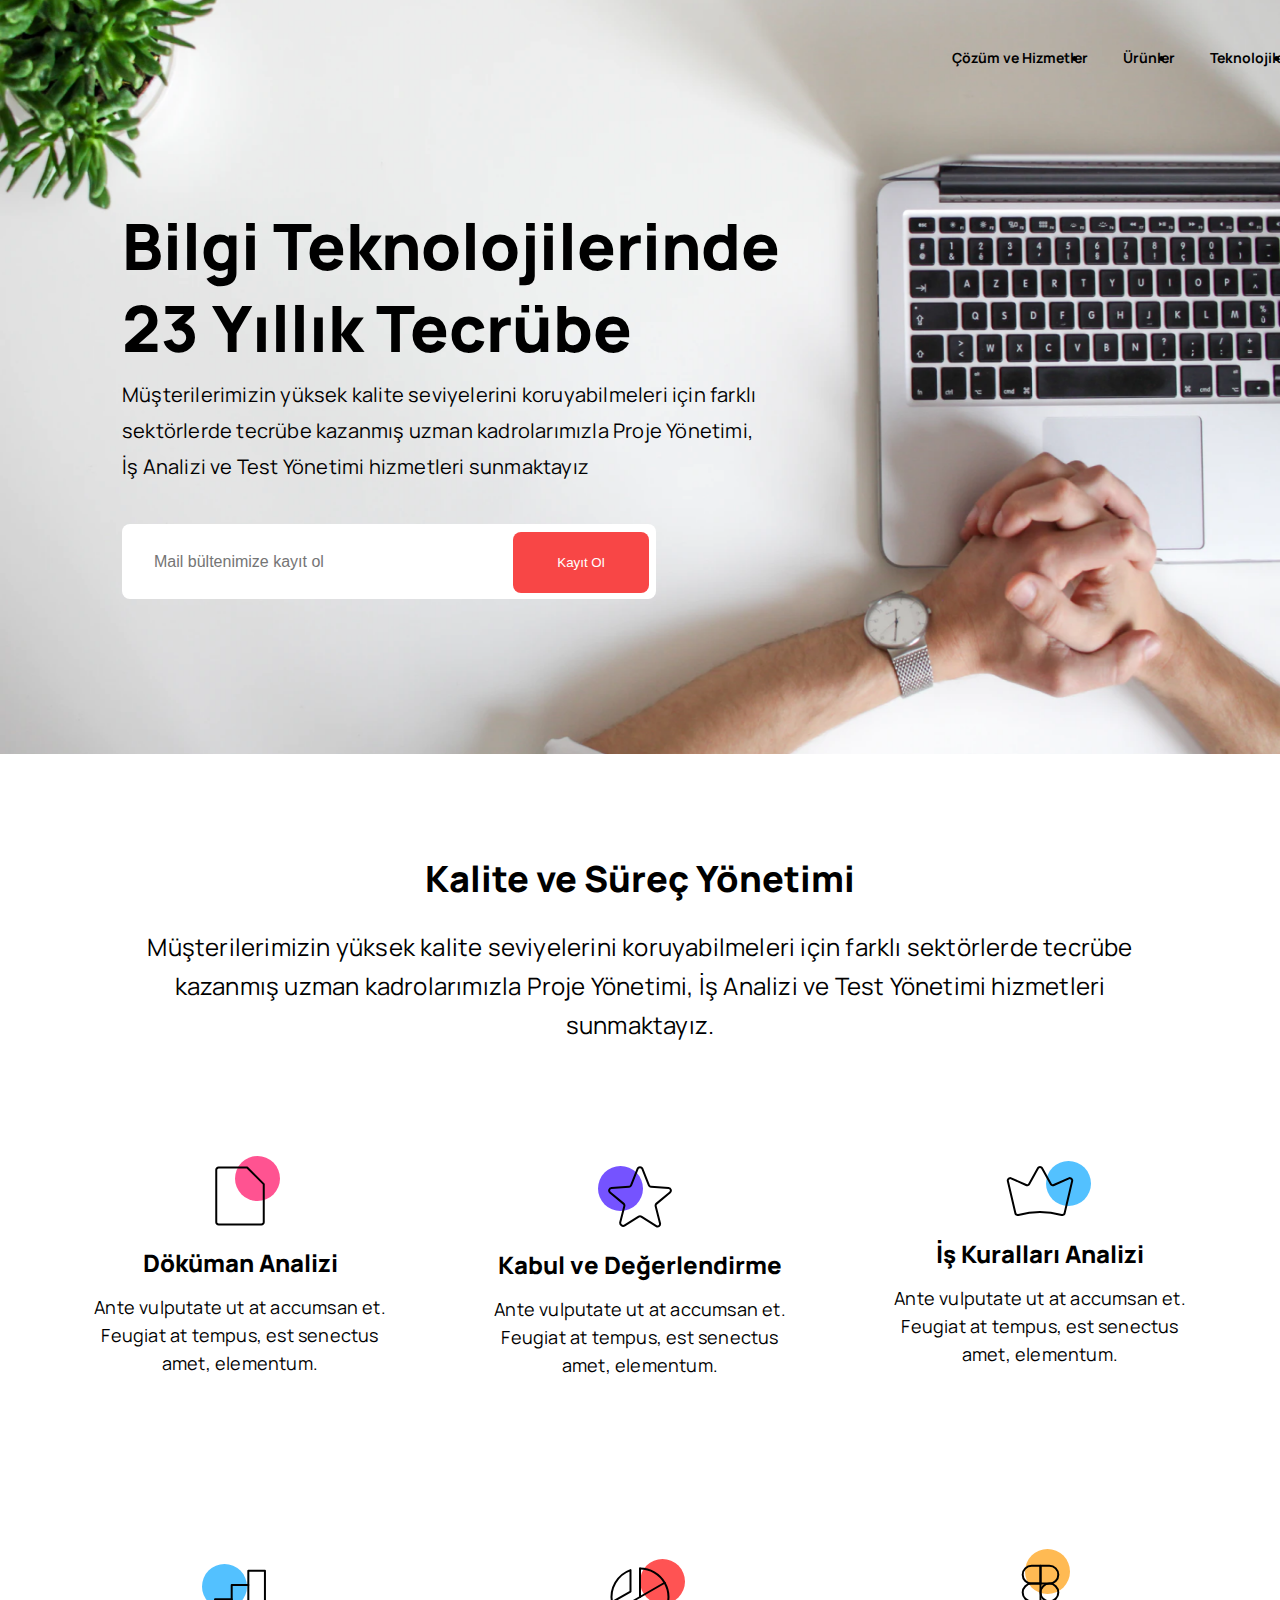
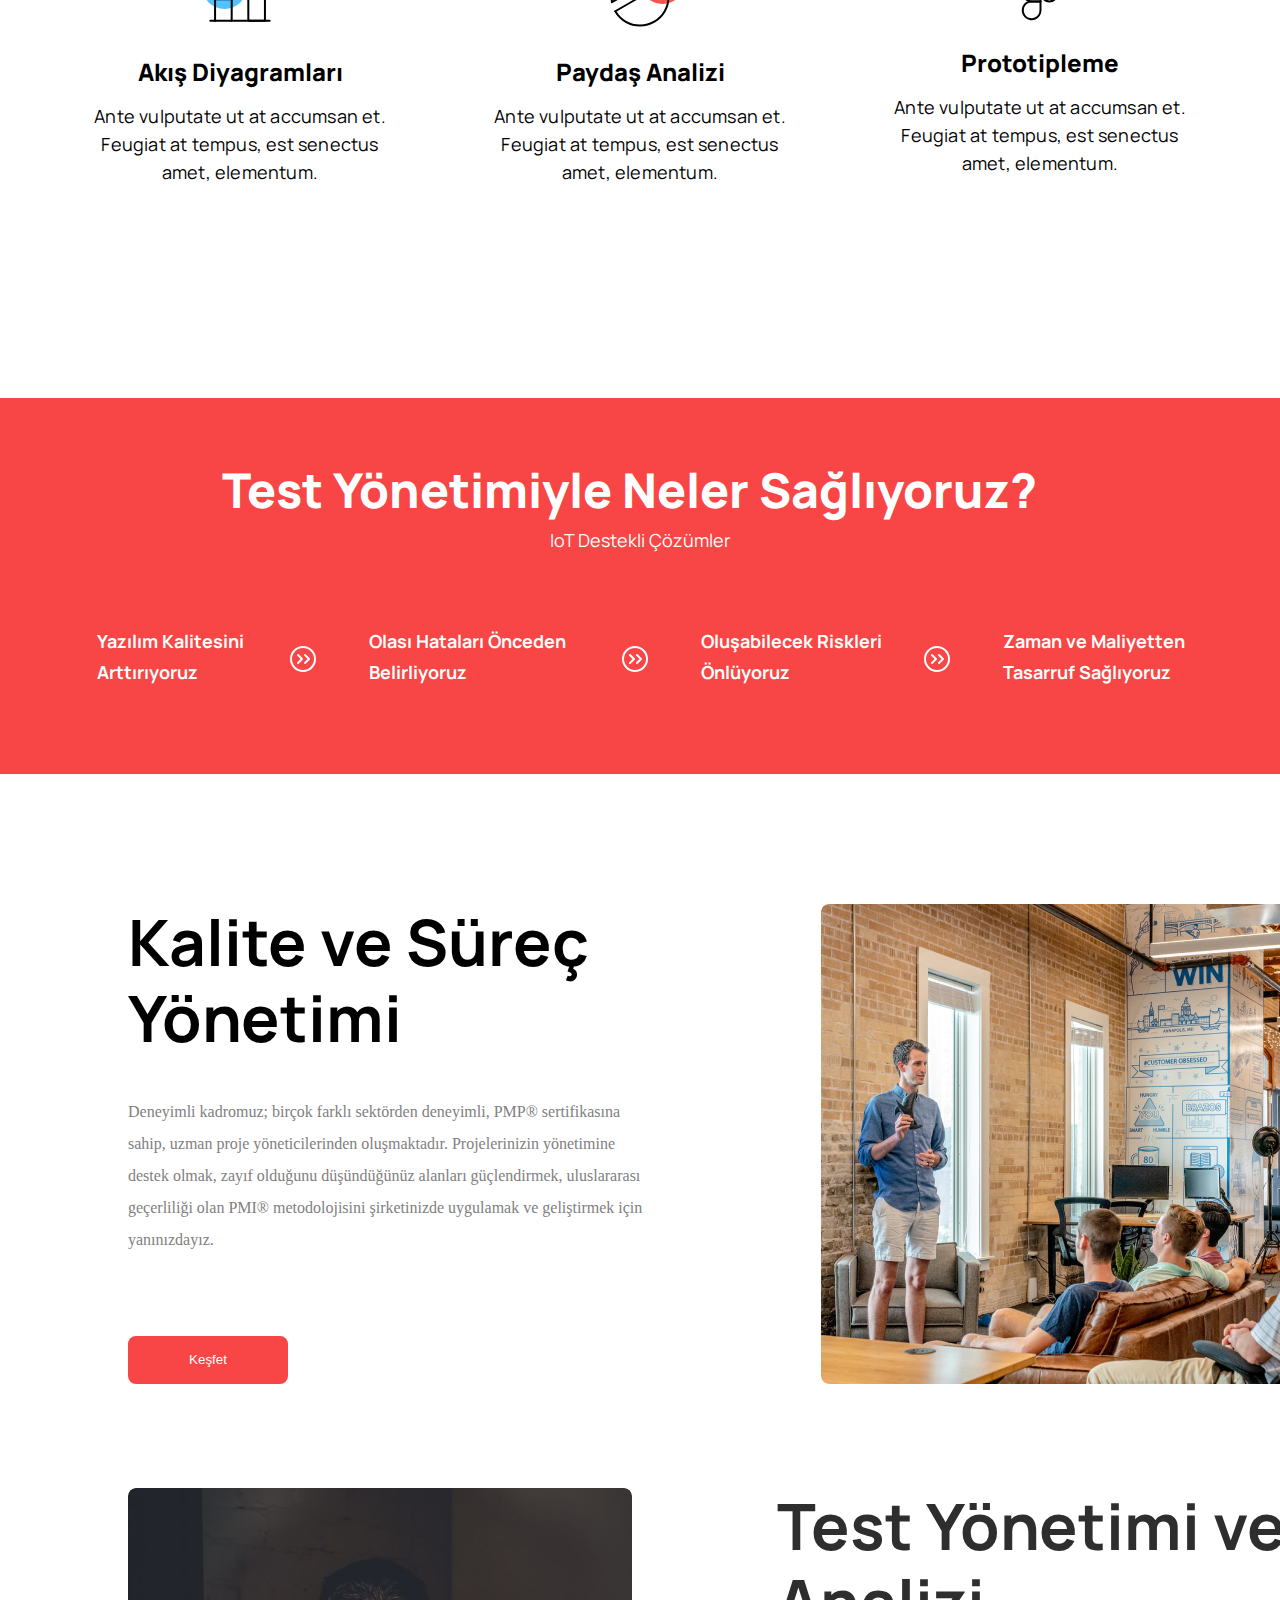
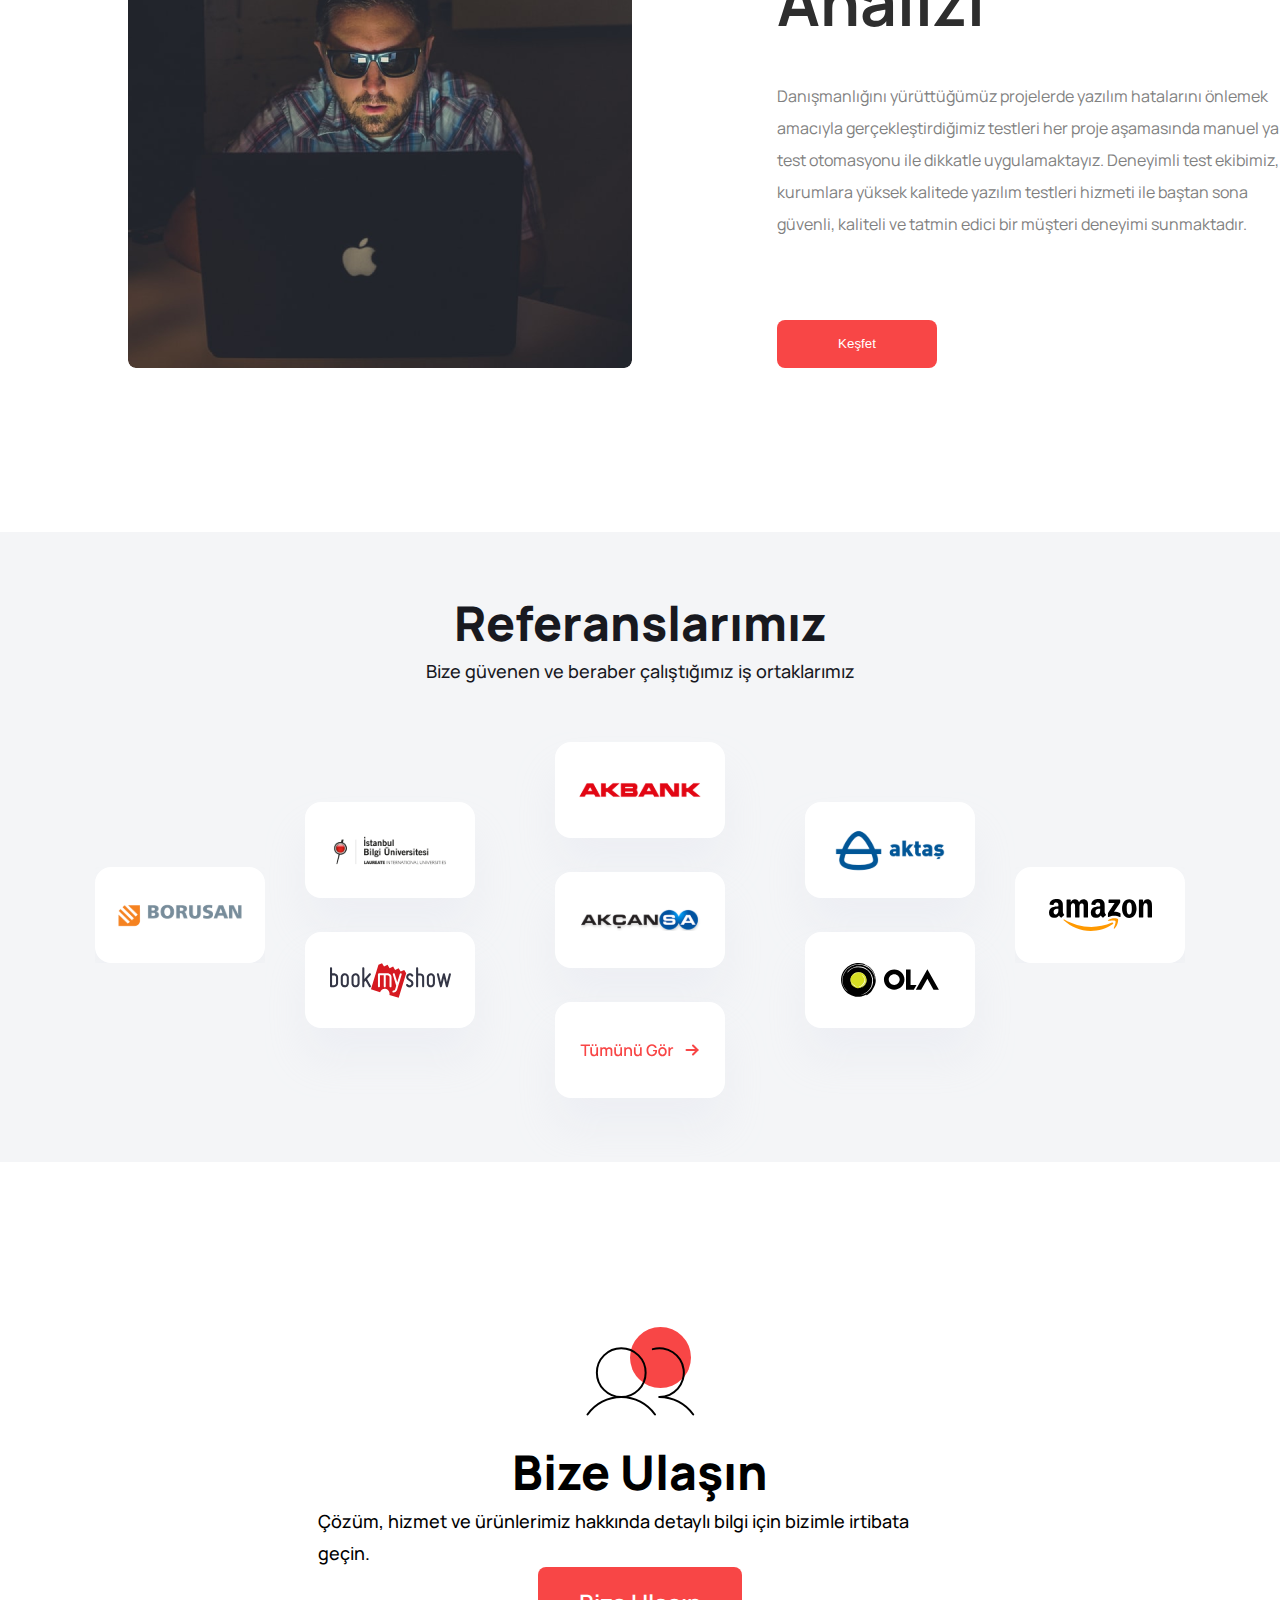
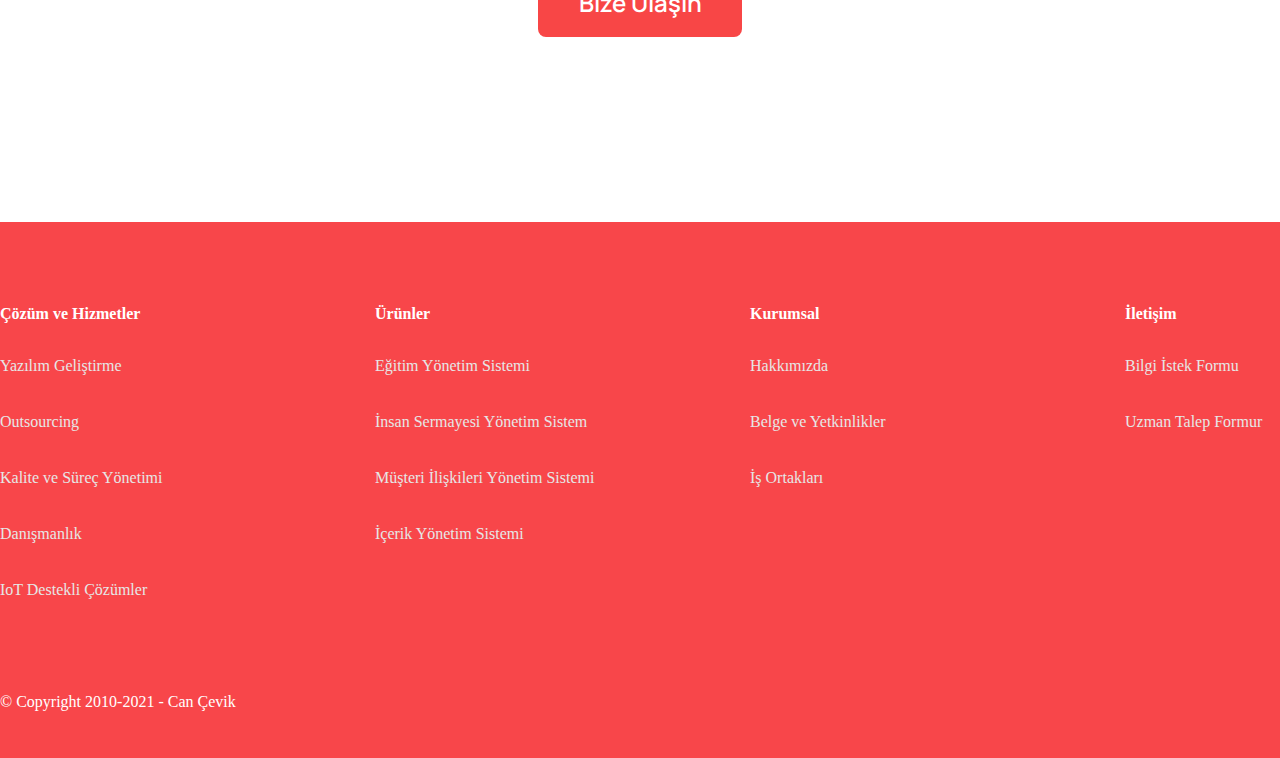
==== commit c2e2be7c: "made some blocks and footer" ====
--- a/startPage.html
+++ b/startPage.html
@@ -22,7 +22,7 @@
             <div class="sectionHeader">
                 <div class="links">
                     <ul>
-                        <li>
+                        <li class="headerLinks">
                             <a class="rel1" href="#">
                                 Çözüm ve Hizmetler
                             </a>
@@ -156,8 +156,6 @@
         </div>
     </section>
 
-
-
     <section class="container">
         <div class="sectionContainer">
             <div class="insideCont">
@@ -180,5 +178,148 @@
             </div>
         </div>
     </section>
+
+    <section class="container">
+        <div class="ad">
+            <div class="sectionServices">
+                <div class="titleServices">
+                    <h1>Referanslarımız</h1>
+                </div>
+                <div class="descriptionServices">
+                    <h1>Bize güvenen ve beraber çalıştığımız iş ortaklarımız</h1>
+                </div>
+                <div class="block">
+                    <div class="imageBlock">
+                        <div class="first_img">
+                            <img src="Images/1service.svg" alt="">
+                        </div>
+                        <div class="second_img">
+                            <img src="Images/2service.svg" alt="">
+                            <img src="Images/3service.svg" alt="">
+                        </div>
+                        <div class="third_img">
+                            <img src="Images/4service.svg" alt="">
+                            <img src="Images/5service.svg" alt="">
+                            <img src="Images/6service.svg" alt="">
+                        </div>
+                        <div class="fourth_img">
+                            <img src="Images/7service.svg" alt="">
+                            <img src="Images/8service.svg" alt="">
+                        </div>
+                        <div class="fifth_img">
+                            <img src="Images/9service.svg" alt="">
+                        </div>
+                    </div>
+                </div>
+            </div>
+        </div>
+    </section>
+
+    <section class="container">
+        <div class="sectionUsers">
+            <div class="users">
+                <img class="redEllipse" src="Images/redBall2.svg" alt="redBall1">
+                <img class="usersImg" src="Images/Users.svg" alt="ImageUsers">
+            </div>
+            <div class="titleUsers">
+                <h1 class="usersLabel">Bize Ulaşın</h1>
+                <h1 class="usersDescription">Çözüm, hizmet ve ürünlerimiz hakkında detaylı bilgi için bizimle irtibata geçin.</h1>
+            </div>
+            <div class="btn4Block">
+                <button class="btn4">Bize Ulaşın</button>
+            </div>
+        </div>
+    </section>
 </body>
+
+
+<footer class="footer">
+    <section class="container">
+        <div class="footerSection">
+            <div class="link">
+                <h2>Çözüm ve Hizmetler</h2>
+                <nav class="footerLinks">
+                    <ul class="text_links">
+                        <li>
+                            <a class="text" href="#">Yazılım Geliştirme</a>
+                        </li>
+                        <li>
+                            <a class="text" href="#">Outsourcing</a>
+                        </li>
+                        <li>
+                            <a class="text" href="#">Kalite ve Süreç Yönetimi</a>
+                        </li>
+                        <li>
+                            <a class="text" href="#">Danışmanlık</a>
+                        </li>
+                        <li>
+                            <a class="text" href="#">IoT Destekli Çözümler</a>
+                        </li>
+                    </ul>
+                </nav>
+            </div>
+            <div class="link">
+                <h2>Ürünler</h2>
+                <nav class="footerLinks">
+                    <ul class="text_links">
+                        <li>
+                            <a class="text" href="#">Eğitim Yönetim Sistemi</a>
+                        </li>
+                        <li>
+                            <a class="text" href="#">İnsan Sermayesi Yönetim Sistem</a>
+                        </li>
+                        <li>
+                            <a class="text" href="#">Müşteri İlişkileri Yönetim Sistemi</a>
+                        </li>
+                        <li>
+                            <a class="text" href="#">İçerik Yönetim Sistemi</a>
+                        </li>
+                    </ul>
+                </nav>
+            </div>
+            <div class="link">
+                <h2>Kurumsal</h2>
+                <nav class="footerLinks">
+                    <ul class="text_links">
+                        <li>
+                            <a class="text" href="#">Hakkımızda</a>
+                        </li>
+                        <li>
+                            <a class="text" href="#">Belge ve Yetkinlikler</a>
+                        </li>
+                        <li>
+                            <a class="text" href="#">İş Ortakları</a>
+                        </li>
+                    </ul>
+                </nav>
+            </div>
+            <div class="link">
+                <h2>İletişim</h2>
+                <nav class="footerLinks">
+                    <ul class="text_links">
+                        <li>
+                            <a class="text" href="#">Bilgi İstek Formu</a>
+                        </li>
+                        <li>
+                            <a class="text" href="#">Uzman Talep Formur</a>
+                        </li>
+                    </ul>
+                </nav>
+            </div>
+        </div>
+
+        <div class="lowerBLock">
+            <div>
+                <h2 class="footerText">© Copyright 2010-2021 - Can Çevik</h2>
+            </div>
+            <div class="logs">
+                <img src="Images/MediumLogo.svg" alt="">
+                <img src="Images/LinkedinLogo.svg" alt="">
+                <img src="Images/TwitterLogo.svg" alt="">
+                <img src="Images/InstagramLogo.svg" alt="">
+                <img src="Images/FacebookLogo.svg" alt="">
+            </div>
+        </div>
+    </section>
+</footer>
 </html>--- a/style.css
+++ b/style.css
@@ -37,12 +37,11 @@
     text-decoration: none;
     color: #000000;
     margin-left: 35px;
-
     font-weight: 700;
     font-size: 14px;
 }
 
-li{
+.headerLinks{
     list-style-type: none;
     font-family: Manrope;
     font-size: 10px;
@@ -58,7 +57,6 @@
     border-radius: 5px;
     color: #FFFFFF;
     border: none;
-
     display: flex;
     flex-direction: row;
     justify-content: center;
@@ -70,7 +68,6 @@
     width: 665px;
     height: 164px;
     top: 160px;
-
     font-family: Manrope;
     font-style: normal;
     font-weight: 800;
@@ -89,7 +86,6 @@
     font-size: 20px;
     line-height: 36px;
     letter-spacing: 0.2px;
-
     color: #000000;
 }
 
@@ -101,7 +97,6 @@
     width: 300px;
     height: 73px;
     left: 122px;
-
     border-radius: 8px;
     border-style: none;
 }
@@ -113,7 +108,6 @@
 
 .bodyText{
     margin-top: 100px;
-
     font-family: Manrope;
     font-style: normal;
     font-weight: 800;
@@ -133,8 +127,6 @@
     font-weight: normal;
     font-size: 24px;
     line-height: 39px;
-
-
     letter-spacing: 0.2px;
 }
 
@@ -360,9 +352,7 @@
     font-weight: bold;
     font-size: 18px;
     line-height: 31px;
-
     font-feature-settings: 'liga' off;
-
     color: #FFFFFF;
 }
 
@@ -389,8 +379,6 @@
     font-size: 64px;
     line-height: 76px;
 }
-
-
 
 .sectionContainer{
     display: flex;
@@ -490,6 +478,216 @@
     color: #808080;
 }
 
+.services{
+    width: 100%;
+    margin-top: 160px;
+    height: 603px;
+    background: #F4F5F7;
+}
+
+.sectionServices{
+    width: 900px;
+    margin: 0 auto;
+}
+
+.ad{
+    display: flex;
+    flex-direction: column;
+    margin-top: 160px;
+    height: 630px;
+    background: #F4F5F7;
+    color: #18191F;
+}
+
+.block{
+    padding-top: 45px;
+    width: 700px;
+    margin: 0 auto;
+}
+
+.titleServices{
+    margin: 0 auto;
+    text-align: center;
+    padding-top: 59px;
+}
+
+.titleServices h1{
+    margin: 0;
+    font-family: Manrope;
+    height: 64px;
+    font-size: 48px;
+    font-weight: 800;
+    line-height: 64px;
+}
+
+.descriptionServices{
+    margin: 0 auto;
+    text-align: center;
+}
+
+.descriptionServices h1{
+    font-family: Manrope;
+    margin: 0;
+    font-size: 18px;
+    font-weight: 500;
+    line-height: 32px;
+}
+
+.imageBlock{
+    display: flex;
+    align-items: center;
+}
+
+.imageBlock img{
+    margin-bottom: -50px;
+}
+
+.first_img{
+    padding-bottom: 60px;
+}
+
+.fifth_img{
+    padding-bottom: 60px;
+}
+
+.sectionUsers{
+    width: 1200px;
+    margin: 0 auto;
+}
+
+.users{
+    text-align: center;
+}
+
+.usersImg{
+    position: relative;
+    margin-top: 160px;
+}
+
+.redEllipse {
+    position: absolute;
+    margin-top: 165px;
+    margin-left: 50px;
+}
+
+.usersLabel{
+    margin-top: 10px;
+    margin-left: auto;
+    margin-right: auto;
+    width: 256px;
+    height: 32px;
+    font-family: Manrope;
+    font-style: normal;
+    font-weight: 800;
+    font-size: 48px;
+    line-height: 32px;
+}
+
+.usersDescription{
+    margin-top: -15px;
+    margin-left: auto;
+    margin-right: auto;
+    width: 645px;
+    height: 32px;
+    font-family: Manrope;
+    font-style: normal;
+    font-weight: 500;
+    font-size: 18px;
+    line-height: 32px;
+}
+
+.btn4{
+    justify-content: center;
+    align-items: center;
+    width: 204px;
+    height: 70px;
+    color: #FFFFFF;
+    background: #F84646;
+    border-radius: 8px;
+    border: none;
+    font-family: Manrope;
+    font-style: normal;
+    font-weight: 600;
+    font-size: 24px;
+}
+
+.btn4Block{
+    margin-top: 30px;
+    display: flex;
+    justify-content: center;
+}
+
+.footer{
+    background: #F8464A;
+    height: 536px;
+    margin-top: 185px;
+}
+
+.footerSection{
+    width: 1500px;
+    margin: 0 auto;
+    display: grid;
+    grid-template-columns: 1fr 1fr 1fr 1fr;
+}
+
+.text_links{
+    padding: 0;
+}
+
+.text_links li{
+    margin-top: 24px;
+}
+
+.link h2{
+    font-family: Inter;
+    font-style: normal;
+    font-weight: bold;
+    font-size: 16px;
+    line-height: 24px;
+    color: #FFFFFF;
+    margin-top: 80px;
+}
+
+.footerLinks li{
+    list-style-type: none;
+    font-size: 16px;
+    font-weight: 400;
+    line-height: 32px;
+}
+
+.text{
+    font-family: Inter;
+    font-style: normal;
+    font-weight: normal;
+    font-size: 16px;
+    line-height: 32px;
+    margin-left: 0;
+    text-decoration: none;
+    color: #E6E6E6;
+}
+
+.lowerBLock{
+    display: flex;
+    width: 1500px;
+    margin: 0 auto;
+    margin-top: 50px;
+}
+
+.footerText{
+    width: 400px;
+    height: 32px;
+    font-family: Inter;
+    font-style: normal;
+    font-weight: normal;
+    font-size: 16px;
+    line-height: 32px;
+    color: #FFFFFF;
+}
+
+.logs{
+    margin-left: 920px;
+}
+
 @media only screen and (max-width: 1170px){
     .sectionWrapper{
         width: 1100px;
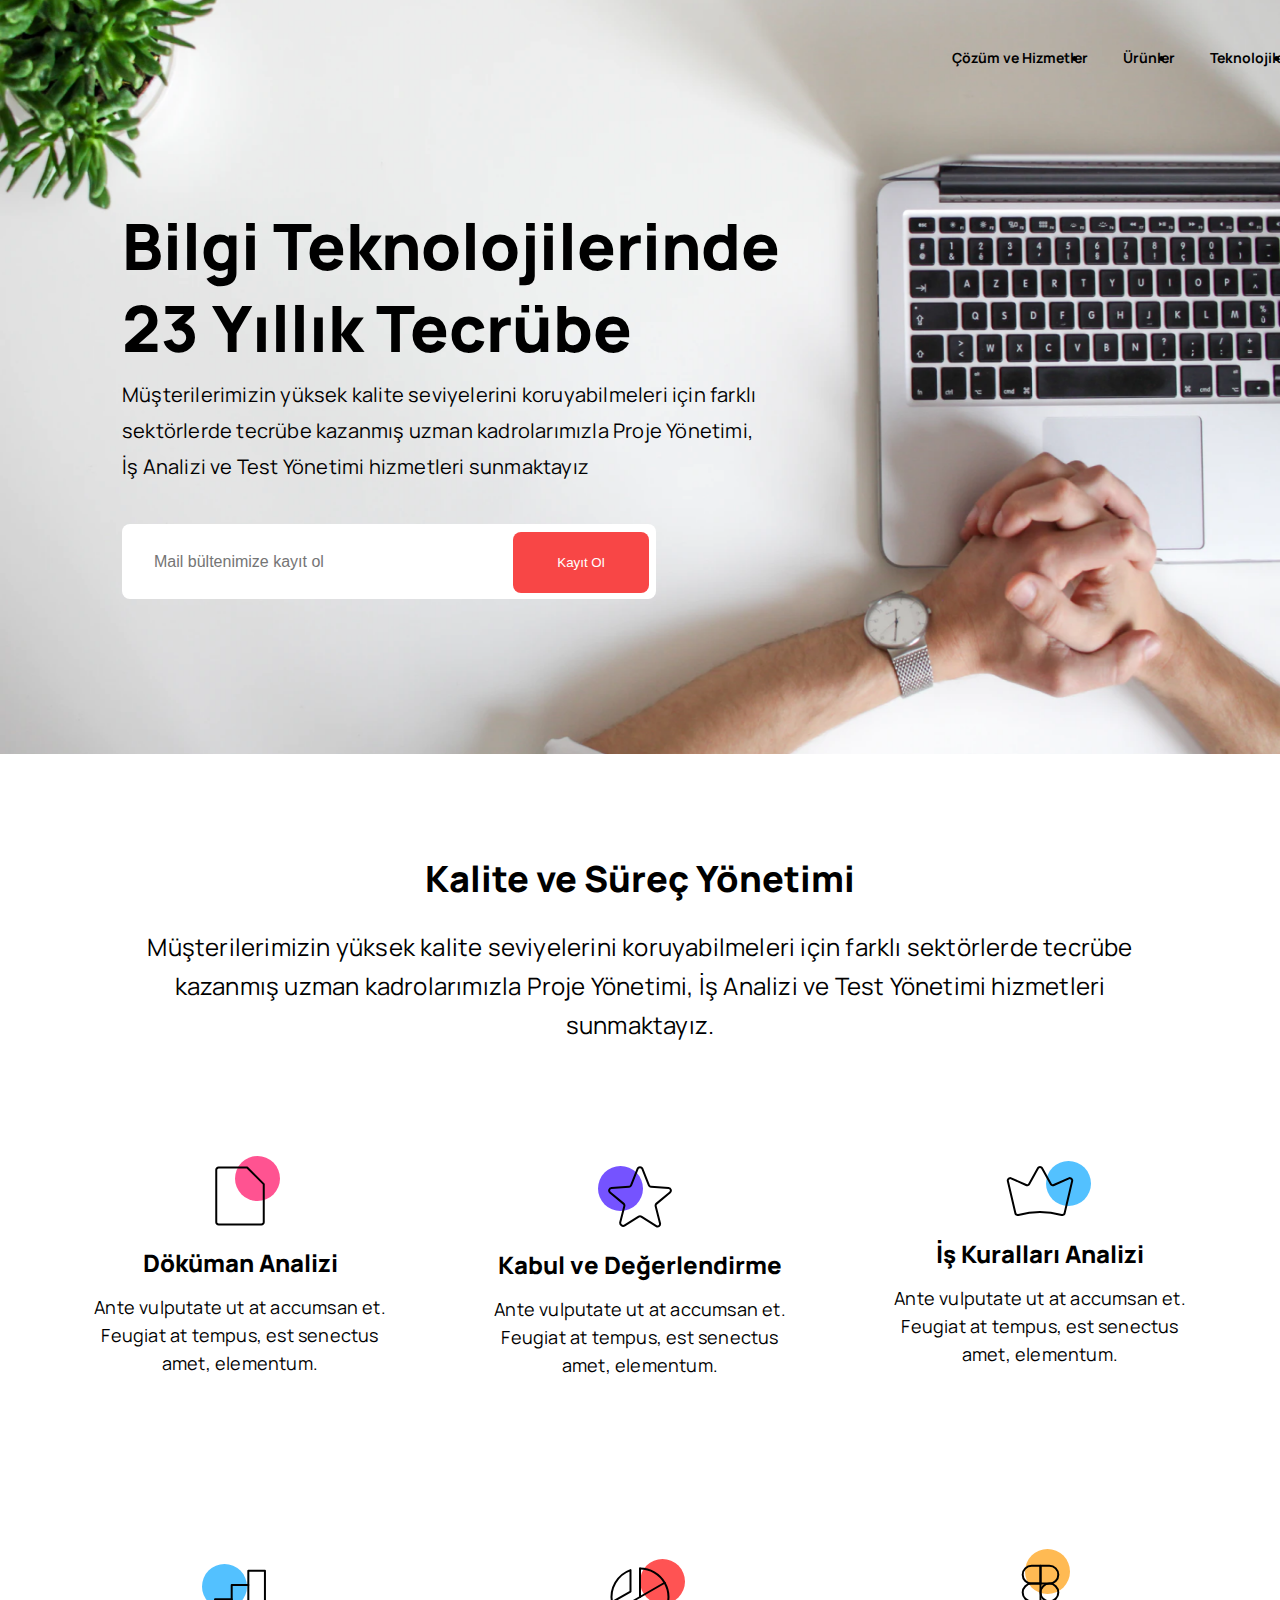
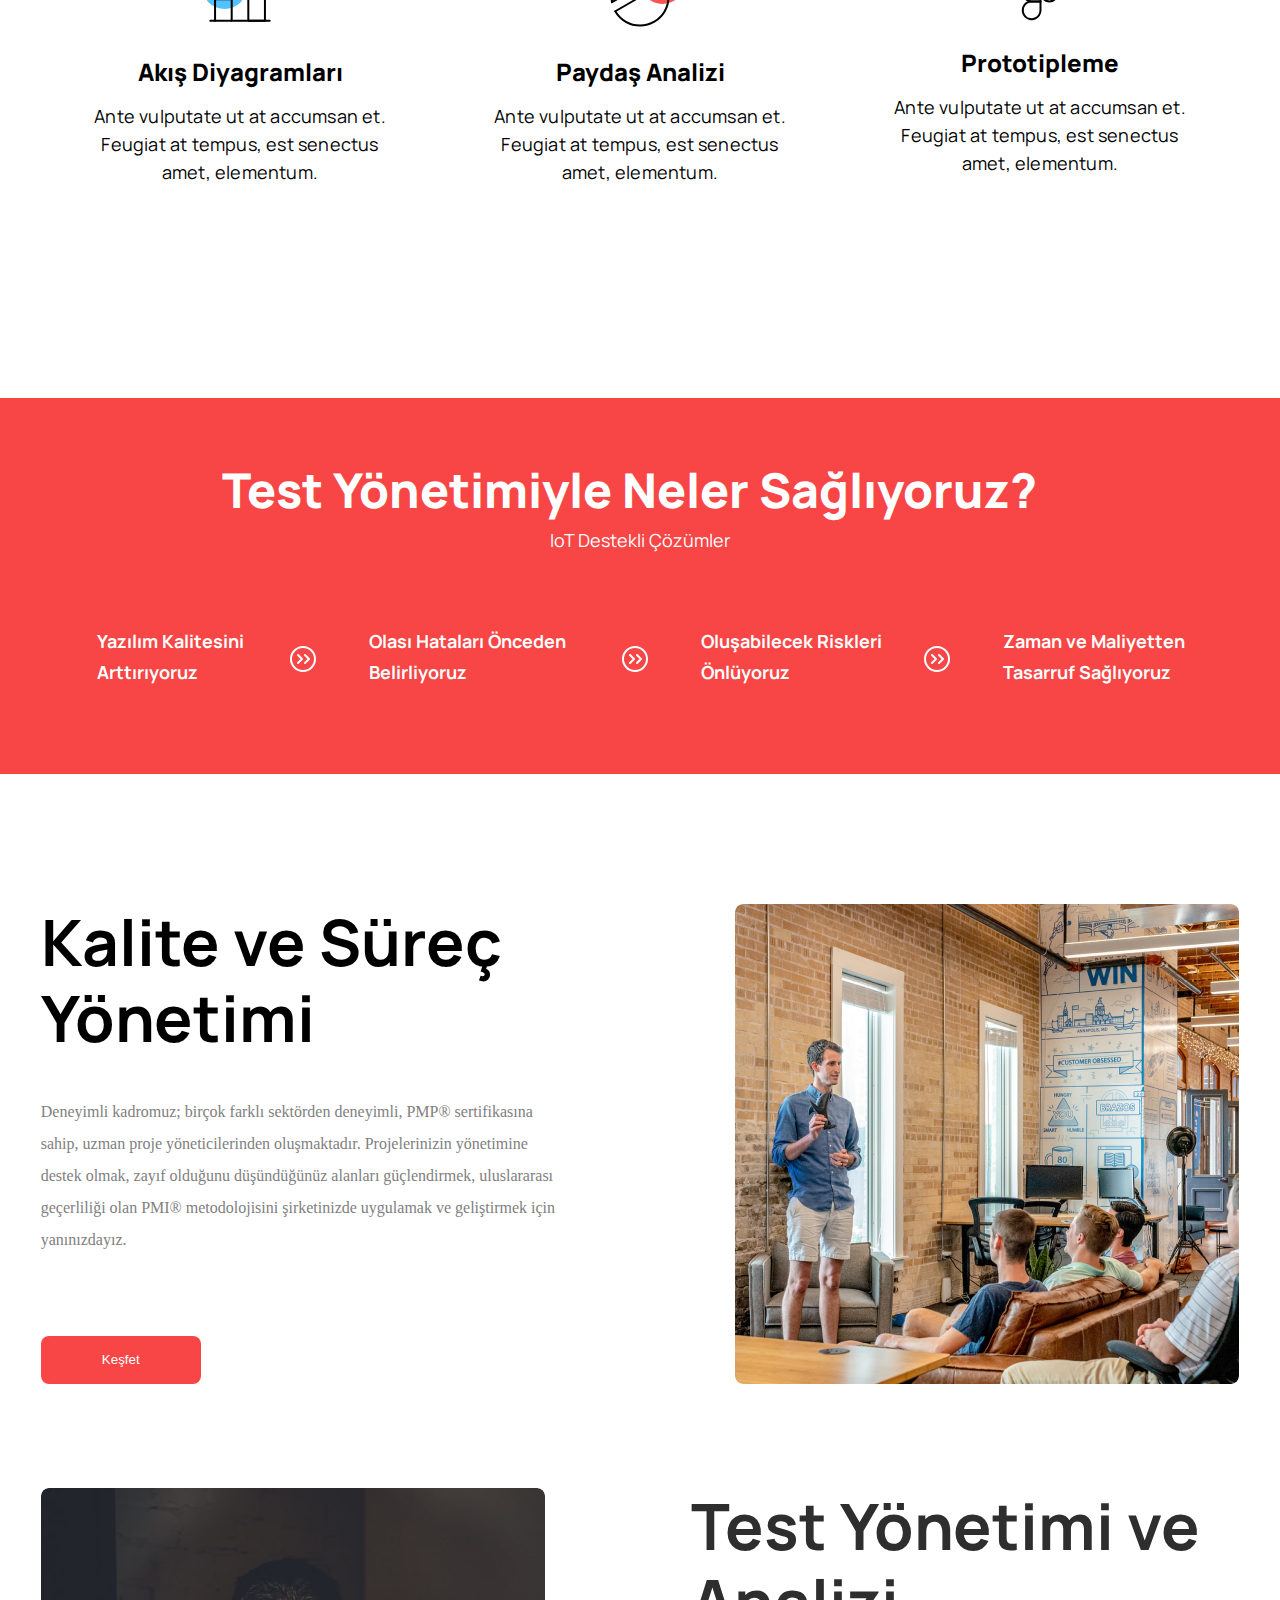
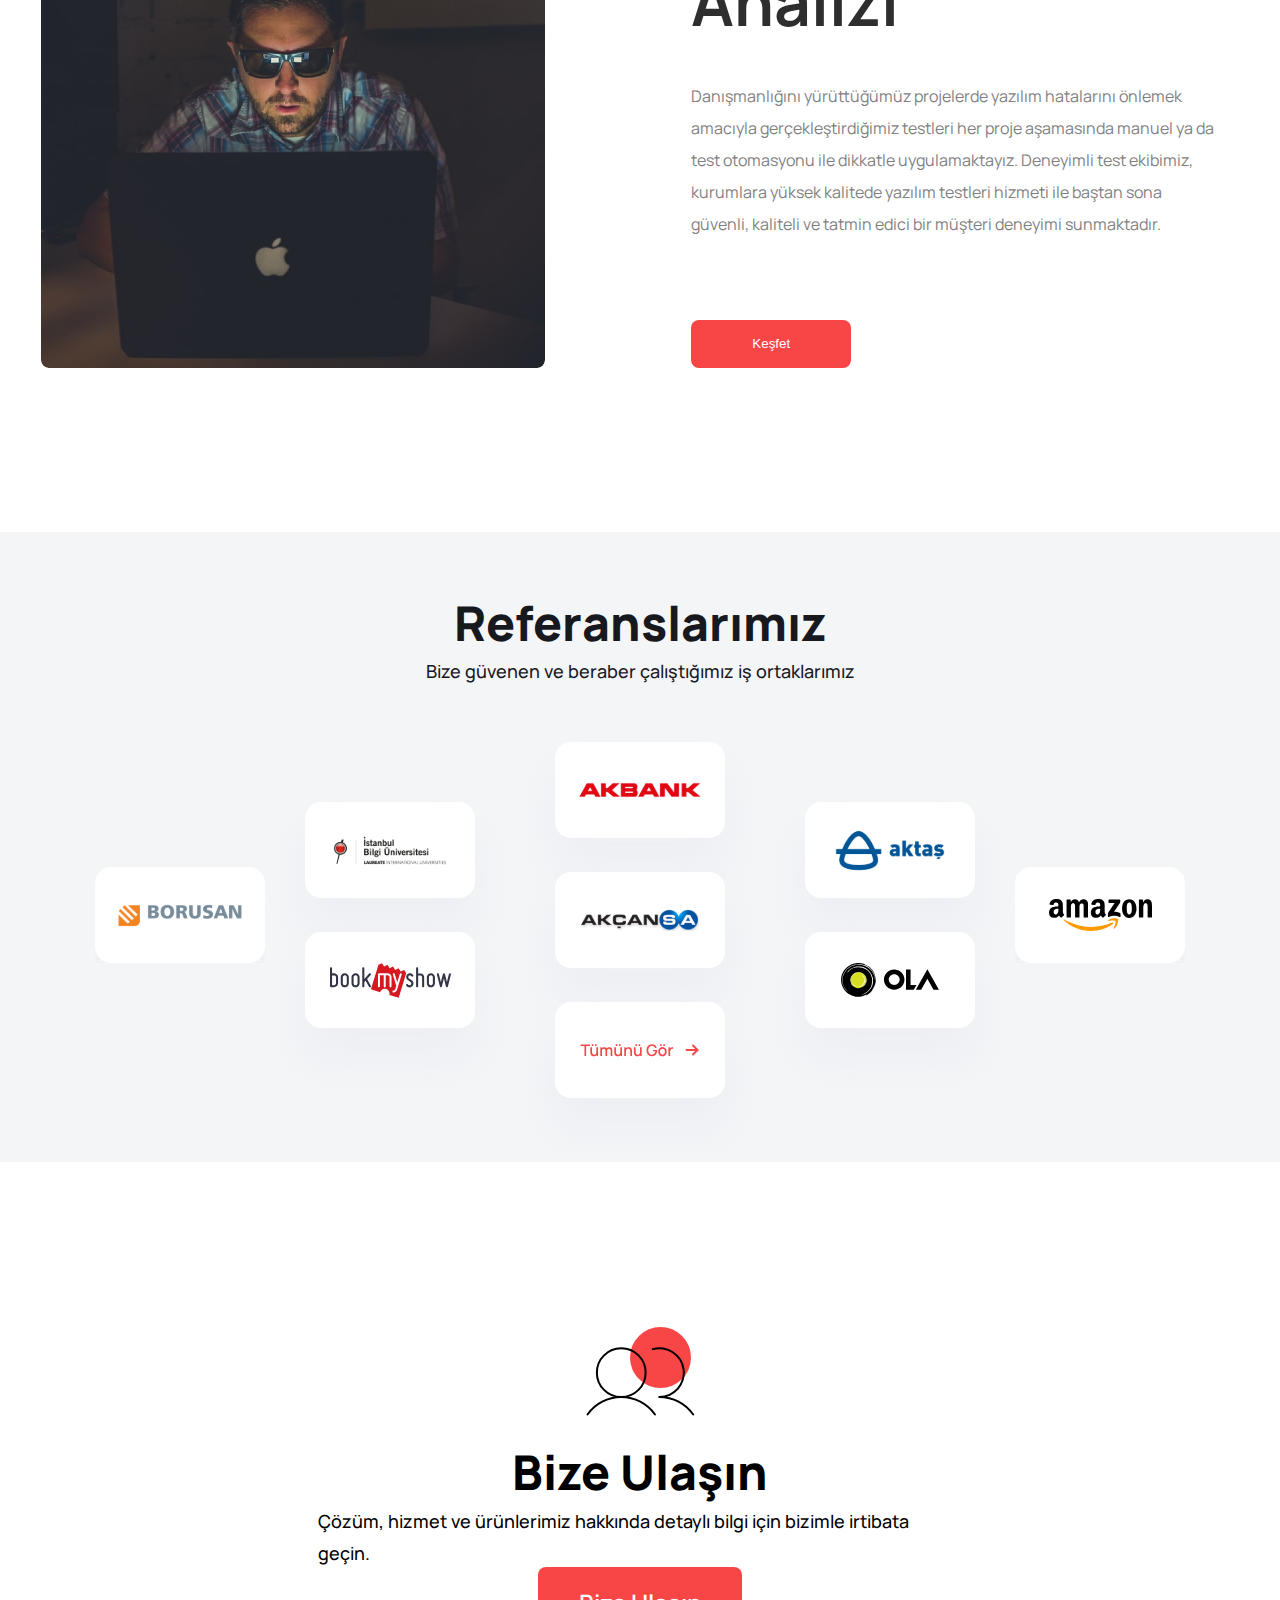
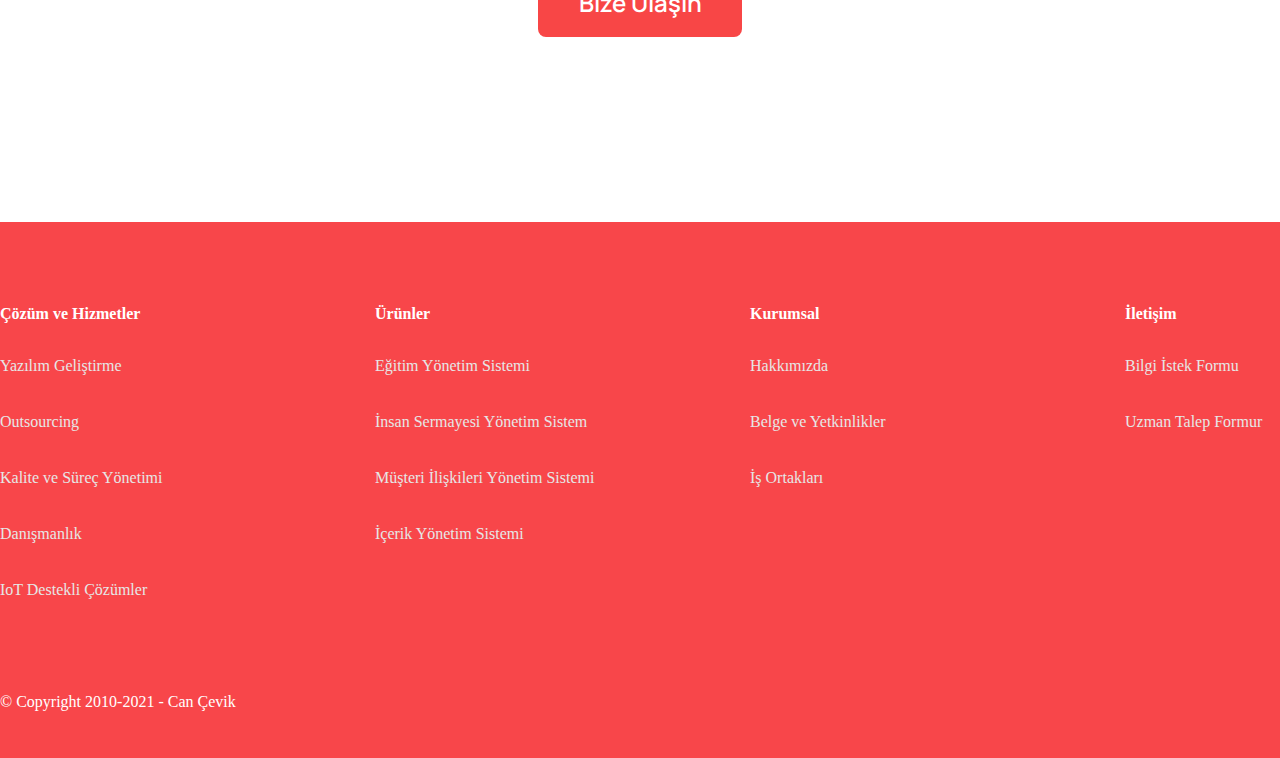
==== commit 55ac2d79: "made adaptation for mobile" ====
--- a/startPage.html
+++ b/startPage.html
@@ -11,11 +11,13 @@
     <link rel="preconnect" href="https://fonts.googleapis.com">
     <link rel="preconnect" href="https://fonts.gstatic.com" crossorigin>
     <link href="https://fonts.googleapis.com/css2?family=Manrope:wght@200&display=swap" rel="stylesheet">
+    <link rel="preconnect" href="https://fonts.gstatic.com" crossorigin>
+
     <link rel="preconnect" href="https://fonts.googleapis.com">
     <link rel="preconnect" href="https://fonts.gstatic.com" crossorigin>
-    <link href="https://fonts.googleapis.com/css2?family=Manrope:wght@800&display=swap" rel="stylesheet">
 </head>
 
+<body>
 <header>
     <div class="headerImg">
         <section class="container">
@@ -54,7 +56,7 @@
                     <h1 class="hText">Bilgi Teknolojilerinde 23 Yıllık Tecrübe</h1>
                     <h1 class="hText1">Müşterilerimizin yüksek kalite seviyelerini koruyabilmeleri için farklı sektörlerde tecrübe kazanmış uzman kadrolarımızla Proje Yönetimi, İş Analizi ve Test Yönetimi hizmetleri sunmaktayız</h1>
                     <div class="input_Button">
-                        <input class="inputText" type="text"  placeholder="Mail bültenimize kayıt ol" width="50">
+                        <input class="inputText" type="text"  placeholder="Mail bültenimize kayıt ol">
                         <button class="btn2">Kayıt Ol</button>
                     </div>
                 </div>
@@ -63,173 +65,172 @@
     </div>
 </header>
 
-<body>
-    <div>
-        <h1 class="bodyText">Kalite ve Süreç Yönetimi</h1>
-        <h1 class="bodyText1">Müşterilerimizin yüksek kalite seviyelerini koruyabilmeleri için farklı sektörlerde tecrübe kazanmış uzman kadrolarımızla Proje Yönetimi, İş Analizi ve Test Yönetimi hizmetleri sunmaktayız.</h1>
-    </div>
-
-    <section class="container">
-        <div class="sectionWrapper">
-            <div class="wrapper">
-                <div class="card">
-                    <div>
-                        <img class="pinkBall" src="Images/PinkEllipse.svg" alt="pinkEllipse">
-                        <img class="vectors" src="Images/VectorFile.svg" alt="vector">
-                    </div>
-                    <h1 class="cardInfo">Döküman Analizi</h1>
-                    <h1 class="cardText">Ante vulputate ut at accumsan et. Feugiat at tempus, est senectus amet, elementum.</h1>
-                </div>
-                <div class="card">
-                    <div>
-                        <img class="purpleBall" src="Images/PurpleElipse.svg" alt="purpleEllipse">
-                        <img class="vectors" src="Images/VectorStar.svg" alt="vector">
-                    </div>
-                    <h1 class="cardInfo">Kabul ve Değerlendirme</h1>
-                    <h1 class="cardText">Ante vulputate ut at accumsan et. Feugiat at tempus, est senectus amet, elementum.</h1>
-                </div>
-                <div class="card">
-                    <div>
-                        <img class="blueBall" src="Images/BlueElipse.svg" alt="blueEllipse">
-                        <img class="vectors" src="Images/VectorCrown.svg" alt="vector">
-                    </div>
-
-                    <h1 class="cardInfo">İş Kuralları Analizi</h1>
-                    <h1 class="cardText">Ante vulputate ut at accumsan et. Feugiat at tempus, est senectus amet, elementum.</h1>
-                </div>
-                <div class="card">
-                    <div>
-                        <img class="blueBall1" src="Images/BlueElipse.svg" alt="blueEllipse1">
-                        <img class="vectors" src="Images/ChartBar.svg" alt="vector">
-                    </div>
-
-                    <h1 class="cardInfo">Akış Diyagramları</h1>
-                    <h1 class="cardText">Ante vulputate ut at accumsan et. Feugiat at tempus, est senectus amet, elementum.</h1>
-                </div>
-                <div class="card">
-                    <div>
-                        <img class="redBall" src="Images/RedEllipse.svg" alt="redEllipse">
-                        <img class="vectors" src="Images/ChartPieSlice.svg" alt="vector">
-                    </div>
-
-                    <h1 class="cardInfo">Paydaş Analizi</h1>
-                    <h1 class="cardText">Ante vulputate ut at accumsan et. Feugiat at tempus, est senectus amet, elementum.</h1>
-                </div>
-                <div class="card">
-                    <div>
-                        <img class="yellowBall" src="Images/YellowEllipse.svg" alt="yellowEllipse">
-                        <img class="vectors" src="Images/FigmaLogo.svg" alt="vector">
-                    </div>
-
-                    <h1 class="cardInfo">Prototipleme</h1>
-                    <h1 class="cardText">Ante vulputate ut at accumsan et. Feugiat at tempus, est senectus amet, elementum.</h1>
-                </div>
-            </div>
-        </div>
-    </section>
-
-    <section class="container">
-        <div class="sectionRedBackground">
-            <div class="backgroundRed">
-                <div class="title">
-                    <h1 class="sectionTitle">Test Yönetimiyle Neler Sağlıyoruz?</h1>
-                    <h1 class="description">IoT Destekli Çözümler</h1>
-                </div>
-                <div class="block">
-                    <div class="firstBlock">
-                        <h1 class="insideTitle">Yazılım Kalitesini Arttırıyoruz</h1>
-                        <img class="circle"  src="Images/CaretCircleDoubleRight.svg" alt="">
-                    </div>
-                    <div class="secondBlock">
-                        <h1 class="insideTitle2">Olası Hataları Önceden Belirliyoruz</h1>
-                        <img class="circle" src="Images/CaretCircleDoubleRight.svg" alt="">
-                    </div>
-                    <div class="thirdBlock">
-                        <h1 class="insideTitle3">Oluşabilecek Riskleri Önlüyoruz</h1>
-                        <img class="circle" src="Images/CaretCircleDoubleRight.svg" alt="">
-                    </div>
-                    <div class="fourthBlock">
-                        <h1 class="insideTitle4">Zaman ve Maliyetten Tasarruf Sağlıyoruz</h1>
-                    </div>
-                </div>
-            </div>
-        </div>
-    </section>
-
-    <section class="container">
-        <div class="sectionContainer">
-            <div class="insideCont">
-                <h1 class="bodyText2">Kalite ve Süreç Yönetimi</h1>
-                <h1 class="bodyText3">Deneyimli kadromuz; birçok farklı sektörden deneyimli, PMP® sertifikasına sahip, uzman proje yöneticilerinden oluşmaktadır. Projelerinizin yönetimine destek olmak, zayıf olduğunu düşündüğünüz alanları güçlendirmek, uluslararası geçerliliği olan PMI® metodolojisini şirketinizde uygulamak ve geliştirmek için yanınızdayız.</h1>
-                <button class="btn3">Keşfet</button>
-            </div>
-            <div class="illustrationCon">
-                <img class="illustration" src="Images/Illustration.png" alt="">
-            </div>
-        </div>
-        <div class="section_container">
-            <div class="illustrationCon2">
-                <img class="illustration2" src="Images/Illustration2.png" alt="">
-            </div>
-            <div class="insideCont2">
-                <h1 class="bodyText4">Test Yönetimi ve Analizi</h1>
-                <h1 class="bodyText5">Danışmanlığını yürüttüğümüz projelerde yazılım hatalarını önlemek amacıyla gerçekleştirdiğimiz testleri her proje aşamasında manuel ya da test otomasyonu ile dikkatle uygulamaktayız. Deneyimli test ekibimiz, kurumlara yüksek kalitede yazılım testleri hizmeti ile baştan sona güvenli, kaliteli ve tatmin edici bir müşteri deneyimi sunmaktadır.</h1>
-                <button class="btn3">Keşfet</button>
-            </div>
-        </div>
-    </section>
-
-    <section class="container">
-        <div class="ad">
-            <div class="sectionServices">
-                <div class="titleServices">
-                    <h1>Referanslarımız</h1>
-                </div>
-                <div class="descriptionServices">
-                    <h1>Bize güvenen ve beraber çalıştığımız iş ortaklarımız</h1>
-                </div>
-                <div class="block">
-                    <div class="imageBlock">
-                        <div class="first_img">
-                            <img src="Images/1service.svg" alt="">
-                        </div>
-                        <div class="second_img">
-                            <img src="Images/2service.svg" alt="">
-                            <img src="Images/3service.svg" alt="">
-                        </div>
-                        <div class="third_img">
-                            <img src="Images/4service.svg" alt="">
-                            <img src="Images/5service.svg" alt="">
-                            <img src="Images/6service.svg" alt="">
-                        </div>
-                        <div class="fourth_img">
-                            <img src="Images/7service.svg" alt="">
-                            <img src="Images/8service.svg" alt="">
-                        </div>
-                        <div class="fifth_img">
-                            <img src="Images/9service.svg" alt="">
-                        </div>
-                    </div>
-                </div>
-            </div>
-        </div>
-    </section>
-
-    <section class="container">
-        <div class="sectionUsers">
-            <div class="users">
-                <img class="redEllipse" src="Images/redBall2.svg" alt="redBall1">
-                <img class="usersImg" src="Images/Users.svg" alt="ImageUsers">
-            </div>
-            <div class="titleUsers">
-                <h1 class="usersLabel">Bize Ulaşın</h1>
-                <h1 class="usersDescription">Çözüm, hizmet ve ürünlerimiz hakkında detaylı bilgi için bizimle irtibata geçin.</h1>
-            </div>
-            <div class="btn4Block">
-                <button class="btn4">Bize Ulaşın</button>
-            </div>
-        </div>
-    </section>
+<div>
+    <h1 class="bodyText">Kalite ve Süreç Yönetimi</h1>
+    <h1 class="bodyText1">Müşterilerimizin yüksek kalite seviyelerini koruyabilmeleri için farklı sektörlerde tecrübe kazanmış uzman kadrolarımızla Proje Yönetimi, İş Analizi ve Test Yönetimi hizmetleri sunmaktayız.</h1>
+</div>
+
+<section class="container">
+    <div class="sectionWrapper">
+        <div class="wrapper">
+            <div class="card">
+                <div>
+                    <img class="pinkBall" src="Images/PinkEllipse.svg" alt="pinkEllipse">
+                    <img class="vectors" src="Images/VectorFile.svg" alt="vector">
+                </div>
+                <h1 class="cardInfo">Döküman Analizi</h1>
+                <h1 class="cardText">Ante vulputate ut at accumsan et. Feugiat at tempus, est senectus amet, elementum.</h1>
+            </div>
+            <div class="card">
+                <div>
+                    <img class="purpleBall" src="Images/PurpleElipse.svg" alt="purpleEllipse">
+                    <img class="vectors" src="Images/VectorStar.svg" alt="vector">
+                </div>
+                <h1 class="cardInfo">Kabul ve Değerlendirme</h1>
+                <h1 class="cardText">Ante vulputate ut at accumsan et. Feugiat at tempus, est senectus amet, elementum.</h1>
+            </div>
+            <div class="card">
+                <div>
+                    <img class="blueBall" src="Images/BlueElipse.svg" alt="blueEllipse">
+                    <img class="vectors" src="Images/VectorCrown.svg" alt="vector">
+                </div>
+
+                <h1 class="cardInfo">İş Kuralları Analizi</h1>
+                <h1 class="cardText">Ante vulputate ut at accumsan et. Feugiat at tempus, est senectus amet, elementum.</h1>
+            </div>
+            <div class="card">
+                <div>
+                    <img class="blueBall1" src="Images/BlueElipse.svg" alt="blueEllipse1">
+                    <img class="vectors" src="Images/ChartBar.svg" alt="vector">
+                </div>
+
+                <h1 class="cardInfo">Akış Diyagramları</h1>
+                <h1 class="cardText">Ante vulputate ut at accumsan et. Feugiat at tempus, est senectus amet, elementum.</h1>
+            </div>
+            <div class="card">
+                <div>
+                    <img class="redBall" src="Images/RedEllipse.svg" alt="redEllipse">
+                    <img class="vectors" src="Images/ChartPieSlice.svg" alt="vector">
+                </div>
+
+                <h1 class="cardInfo">Paydaş Analizi</h1>
+                <h1 class="cardText">Ante vulputate ut at accumsan et. Feugiat at tempus, est senectus amet, elementum.</h1>
+            </div>
+            <div class="card">
+                <div>
+                    <img class="yellowBall" src="Images/YellowEllipse.svg" alt="yellowEllipse">
+                    <img class="vectors" src="Images/FigmaLogo.svg" alt="vector">
+                </div>
+
+                <h1 class="cardInfo">Prototipleme</h1>
+                <h1 class="cardText">Ante vulputate ut at accumsan et. Feugiat at tempus, est senectus amet, elementum.</h1>
+            </div>
+        </div>
+    </div>
+</section>
+
+<section class="container">
+    <div class="sectionRedBackground">
+        <div class="backgroundRed">
+            <div class="title">
+                <h1 class="sectionTitle">Test Yönetimiyle Neler Sağlıyoruz?</h1>
+                <h1 class="description">IoT Destekli Çözümler</h1>
+            </div>
+            <div class="block">
+                <div class="firstBlock">
+                    <h1 class="insideTitle">Yazılım Kalitesini Arttırıyoruz</h1>
+                    <img class="circle"  src="Images/CaretCircleDoubleRight.svg" alt="">
+                </div>
+                <div class="secondBlock">
+                    <h1 class="insideTitle2">Olası Hataları Önceden Belirliyoruz</h1>
+                    <img class="circle" src="Images/CaretCircleDoubleRight.svg" alt="">
+                </div>
+                <div class="thirdBlock">
+                    <h1 class="insideTitle3">Oluşabilecek Riskleri Önlüyoruz</h1>
+                    <img class="circle" src="Images/CaretCircleDoubleRight.svg" alt="">
+                </div>
+                <div class="fourthBlock">
+                    <h1 class="insideTitle4">Zaman ve Maliyetten Tasarruf Sağlıyoruz</h1>
+                </div>
+            </div>
+        </div>
+    </div>
+</section>
+
+<section class="container">
+    <div class="sectionContainer">
+        <div class="insideCont">
+            <h1 class="bodyText2">Kalite ve Süreç Yönetimi</h1>
+            <h1 class="bodyText3">Deneyimli kadromuz; birçok farklı sektörden deneyimli, PMP® sertifikasına sahip, uzman proje yöneticilerinden oluşmaktadır. Projelerinizin yönetimine destek olmak, zayıf olduğunu düşündüğünüz alanları güçlendirmek, uluslararası geçerliliği olan PMI® metodolojisini şirketinizde uygulamak ve geliştirmek için yanınızdayız.</h1>
+            <button class="btn3">Keşfet</button>
+        </div>
+        <div class="illustrationCon">
+            <img class="illustration" src="Images/Illustration.png" alt="">
+        </div>
+    </div>
+    <div class="section_container">
+        <div class="illustrationCon2">
+            <img class="illustration2" src="Images/Illustration2.png" alt="">
+        </div>
+        <div class="insideCont2">
+            <h1 class="bodyText4">Test Yönetimi ve Analizi</h1>
+            <h1 class="bodyText5">Danışmanlığını yürüttüğümüz projelerde yazılım hatalarını önlemek amacıyla gerçekleştirdiğimiz testleri her proje aşamasında manuel ya da test otomasyonu ile dikkatle uygulamaktayız. Deneyimli test ekibimiz, kurumlara yüksek kalitede yazılım testleri hizmeti ile baştan sona güvenli, kaliteli ve tatmin edici bir müşteri deneyimi sunmaktadır.</h1>
+            <button class="btn3">Keşfet</button>
+        </div>
+    </div>
+</section>
+
+<section class="container">
+    <div class="ad">
+        <div class="sectionServices">
+            <div class="titleServices">
+                <h1>Referanslarımız</h1>
+            </div>
+            <div class="descriptionServices">
+                <h1>Bize güvenen ve beraber çalıştığımız iş ortaklarımız</h1>
+            </div>
+            <div class="block">
+                <div class="imageBlock">
+                    <div class="first_img">
+                        <img src="Images/1service.svg" alt="">
+                    </div>
+                    <div class="second_img">
+                        <img src="Images/2service.svg" alt="">
+                        <img src="Images/3service.svg" alt="">
+                    </div>
+                    <div class="third_img">
+                        <img src="Images/4service.svg" alt="">
+                        <img src="Images/5service.svg" alt="">
+                        <img src="Images/6service.svg" alt="">
+                    </div>
+                    <div class="fourth_img">
+                        <img src="Images/7service.svg" alt="">
+                        <img src="Images/8service.svg" alt="">
+                    </div>
+                    <div class="fifth_img">
+                        <img src="Images/9service.svg" alt="">
+                    </div>
+                </div>
+            </div>
+        </div>
+    </div>
+</section>
+
+<section class="container">
+    <div class="sectionUsers">
+        <div class="users">
+            <img class="redEllipse" src="Images/redBall2.svg" alt="redBall1">
+            <img class="usersImg" src="Images/Users.svg" alt="ImageUsers">
+        </div>
+        <div class="titleUsers">
+            <h1 class="usersLabel">Bize Ulaşın</h1>
+            <h1 class="usersDescription">Çözüm, hizmet ve ürünlerimiz hakkında detaylı bilgi için bizimle irtibata geçin.</h1>
+        </div>
+        <div class="btn4Block">
+            <button class="btn4">Bize Ulaşın</button>
+        </div>
+    </div>
+</section>
 </body>
 
 
@@ -258,7 +259,7 @@
                     </ul>
                 </nav>
             </div>
-            <div class="link">
+            <div class="title2">
                 <h2>Ürünler</h2>
                 <nav class="footerLinks">
                     <ul class="text_links">
@@ -277,7 +278,7 @@
                     </ul>
                 </nav>
             </div>
-            <div class="link">
+            <div class="title2">
                 <h2>Kurumsal</h2>
                 <nav class="footerLinks">
                     <ul class="text_links">
@@ -293,7 +294,7 @@
                     </ul>
                 </nav>
             </div>
-            <div class="link">
+            <div class="title2">
                 <h2>İletişim</h2>
                 <nav class="footerLinks">
                     <ul class="text_links">
--- a/style.css
+++ b/style.css
@@ -381,9 +381,10 @@
 }
 
 .sectionContainer{
+    justify-content: space-between;
     display: flex;
     flex-direction: row;
-    width: 1024px;
+    width: 1200px;
     margin: 0 auto;
     margin-top: 130px;
 }
@@ -437,9 +438,10 @@
 }
 
 .section_container{
+    justify-content: space-between;
     display: flex;
     flex-direction: row;
-    width: 1024px;
+    width: 1200px;
     margin: 0 auto;
     margin-top: 100px;
 }
@@ -648,6 +650,16 @@
     margin-top: 80px;
 }
 
+.title2 h2{
+    font-family: Inter;
+    font-style: normal;
+    font-weight: bold;
+    font-size: 16px;
+    line-height: 24px;
+    color: #FFFFFF;
+    margin-top: 80px;
+}
+
 .footerLinks li{
     list-style-type: none;
     font-size: 16px;
@@ -746,15 +758,30 @@
     }
 }
 
-@media only screen and (max-width: 570px){
+@media only screen and (max-width: 600px){
     .sectionWrapper{
         width: 500px;
     }
 }
 
-@media only screen and (max-width: 550px) {
+@media only screen and (max-width: 576px) {
+    /*header adaptation*/
+
     .sectionHeader{
-        width: 480px;
+        width: 335px;
+    }
+
+    .input_Button{
+        text-align: center;
+        margin: 0 auto;
+    }
+
+    .inputText{
+        padding-left: 21px;
+        width: 150px;
+        height: 60px;
+        padding-right: 164px;
+        font-size: 14px;
     }
 
     .headerImg{
@@ -779,7 +806,7 @@
 
     .headerInfo{
         margin-top: 40px;
-        padding-left: 82px;
+        padding-left: 0;
     }
 
     .hText{
@@ -801,18 +828,14 @@
         margin-top: 30px;
     }
 
-    .inputText{
-        width: 245px;
-        height: 60px;
-        padding-right: 100px;
-    }
-
     .btn2{
-        top: -55px;
+        top: -57px;
         width: 90px;
         height: 50px;
-        left: 278px;
-    }
+        left: 115px;
+    }
+
+    /*first block adaptation*/
 
     .bodyText{
         width: 286px;
@@ -839,7 +862,7 @@
     }
 
     .sectionWrapper{
-        width: 450px;
+        width: 335px;
     }
 
     .cardInfo{
@@ -858,12 +881,14 @@
         margin-top: 2px;
     }
 
+    /*Red background adaptation*/
     .backgroundRed{
         margin-top: 700px;
-        height: 836px;
+        height: 880px;
     }
 
     .sectionTitle{
+        padding-top: 40px;
         width: 335px;
         height: 94px;
         font-size: 36px;
@@ -880,14 +905,13 @@
     }
 
     .block{
-        margin-top: 10px;
+        width: 100%;
         display: flex;
         flex-direction: column;
         align-items: center;
     }
 
     .firstBlock{
-        margin-left: 0;
         display: flex;
         flex-direction: column;
         align-items: center;
@@ -917,21 +941,240 @@
         display: flex;
         flex-direction: column;
         align-items: center;
+        margin-top: 44px;
     }
 
     .thirdBlock{
+        margin-top: 44px;
         display: flex;
         flex-direction: column;
         align-items: center;
     }
 
     .fourthBlock{
+        margin-top: 44px;
         display: flex;
         flex-direction: column;
     }
 
     .circle{
         transform: rotate(90deg);
-        margin-top: 5px;
-    }
-}
+        margin-top: 44px;
+        margin-right: auto;
+        margin-left: auto;
+    }
+
+
+    /*fourth block adaptation*/
+
+    .sectionContainer{
+        display: flex;
+        flex-direction: column;
+        width: 100%;
+    }
+
+    .insideCont{
+        order: 2;
+    }
+
+    .illustrationCon{
+        padding-left: 0;
+    }
+
+    .illustration{
+        order: 1;
+        width: 335px;
+        height: 312px;
+    }
+
+    .bodyText2{
+        padding-top: 30px;
+        width: 335px;
+        height: 83px;
+        font-family: Manrope;
+        font-style: normal;
+        font-weight: bold;
+        font-size: 36px;
+        line-height: 41px;
+        text-align: center;
+    }
+
+    .bodyText3{
+
+        width: 336px;
+        height: 200px;
+        font-family: Manrope;
+        font-style: normal;
+        font-weight: normal;
+        font-size: 14px;
+        line-height: 28px;
+        text-align: center;
+    }
+
+    .btn3{
+        margin-top: 40px;
+        width: 338px;
+        height: 48px;
+    }
+
+    .section_container{
+        display: flex;
+        flex-direction: column;
+        width: 100%;
+    }
+
+    .insideCont2{
+        order: 1;
+        padding-left: 0;
+    }
+
+    .illustrationCon2{
+        padding-left: 0;
+    }
+
+    .illustration2{
+        order: 2;
+        width: 335px;
+        height: 312px;
+    }
+
+    .bodyText4{
+        padding-top: 30px;
+        width: 335px;
+        height: 83px;
+        font-family: Manrope;
+        font-style: normal;
+        font-weight: bold;
+        font-size: 36px;
+        line-height: 41px;
+        text-align: center;
+    }
+
+    .bodyText5{
+        width: 336px;
+        height: 200px;
+        font-family: Manrope;
+        font-style: normal;
+        font-weight: normal;
+        font-size: 14px;
+        line-height: 28px;
+        text-align: center;
+    }
+
+    .sectionServices{
+        width: 250px;
+    }
+
+    .titleServices h1{
+        margin-left: auto;
+        margin-right: auto;
+        width: 274px;
+        height: 42px;
+        font-family: Manrope;
+        font-style: normal;
+        font-weight: bold;
+        font-size: 36px;
+        line-height: 41px;
+        text-align: center;
+    }
+
+    .imageBlock{
+        flex-direction: column;
+    }
+
+    .ad{
+        width: 100%;
+        height: 1000px;
+        margin-top: 90px;
+    }
+
+    .fourth_img{
+        display: none;
+    }
+
+    .fifth_img{
+        display: none;
+    }
+
+    .sectionUsers{
+        width: 100%;
+    }
+
+    .redEllipse {
+        position: absolute;
+        margin-top: 100px;
+        margin-left: 50px;
+    }
+
+    .usersLabel{
+        width: 192px;
+        height: 32px;
+        font-family: Manrope;
+        font-style: normal;
+        font-weight: 800;
+        font-size: 36px;
+        line-height: 32px;
+    }
+
+    .usersDescription{
+        width: 335px;
+        height: 50px;
+        font-family: Manrope;
+        font-style: normal;
+        font-weight: 500;
+        font-size: 14px;
+        line-height: 25px;
+        text-align: center;
+    }
+
+    .usersImg{
+        margin-top: 90px;
+    }
+
+    .btn4{
+        width: 124px;
+        height: 42px;
+        font-weight: 600;
+        font-size: 16px;
+        line-height: 20px;
+    }
+
+    .footer{
+        height: 1340px;
+        width: 100%;
+        margin-top: 93px;
+    }
+
+    .footerSection{
+        width: 335px;
+        grid-template-columns: 1fr;
+    }
+
+    .title2{
+
+        margin-top: 44px;
+    }
+
+    .title2 h2{
+        font-family: Inter;
+        font-style: normal;
+        font-weight: bold;
+        font-size: 16px;
+        line-height: 24px;
+        color: #FFFFFF;
+        margin-top: 0;
+    }
+
+    .lowerBLock{
+        display: flex;
+        flex-direction: column;
+    }
+
+    .footerText{
+        order: 2;
+        width: 277px;
+        height: 32px;
+        font-size: 16px;
+        line-height: 32px;
+    }
+}
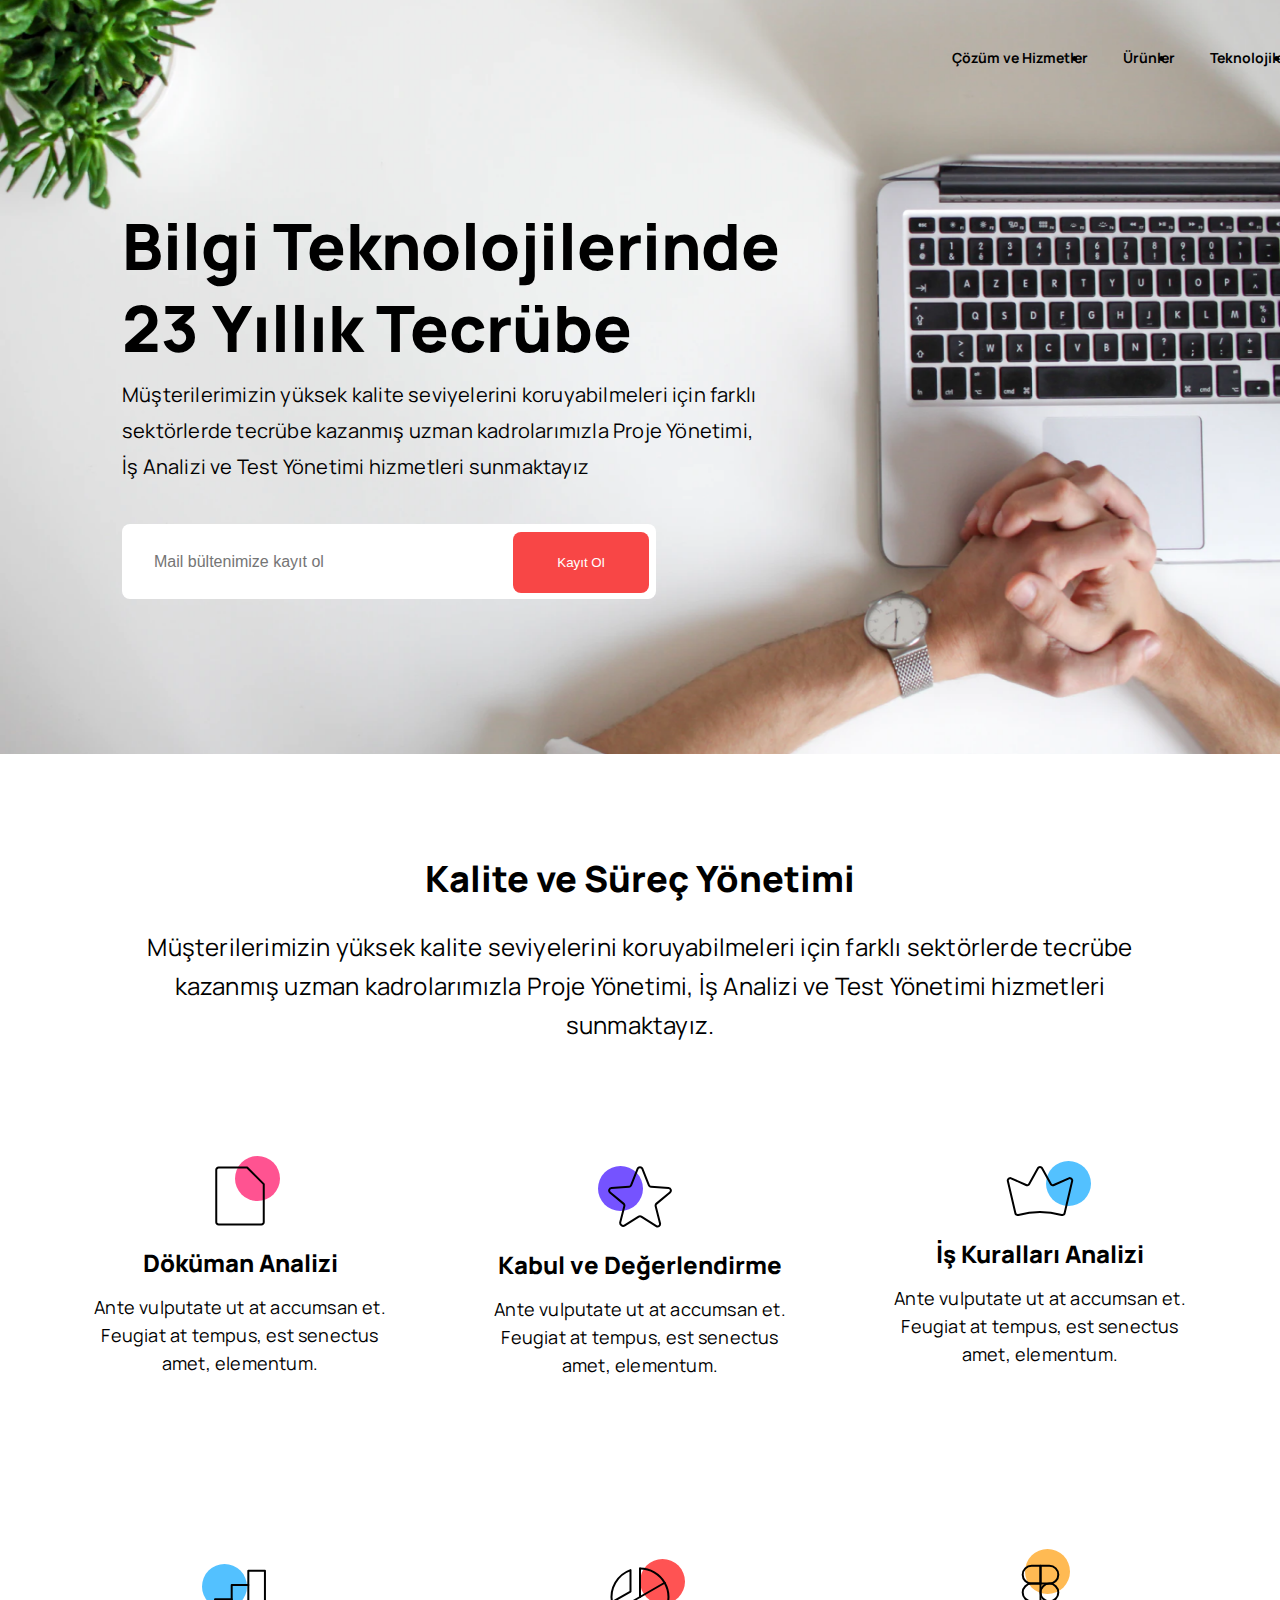
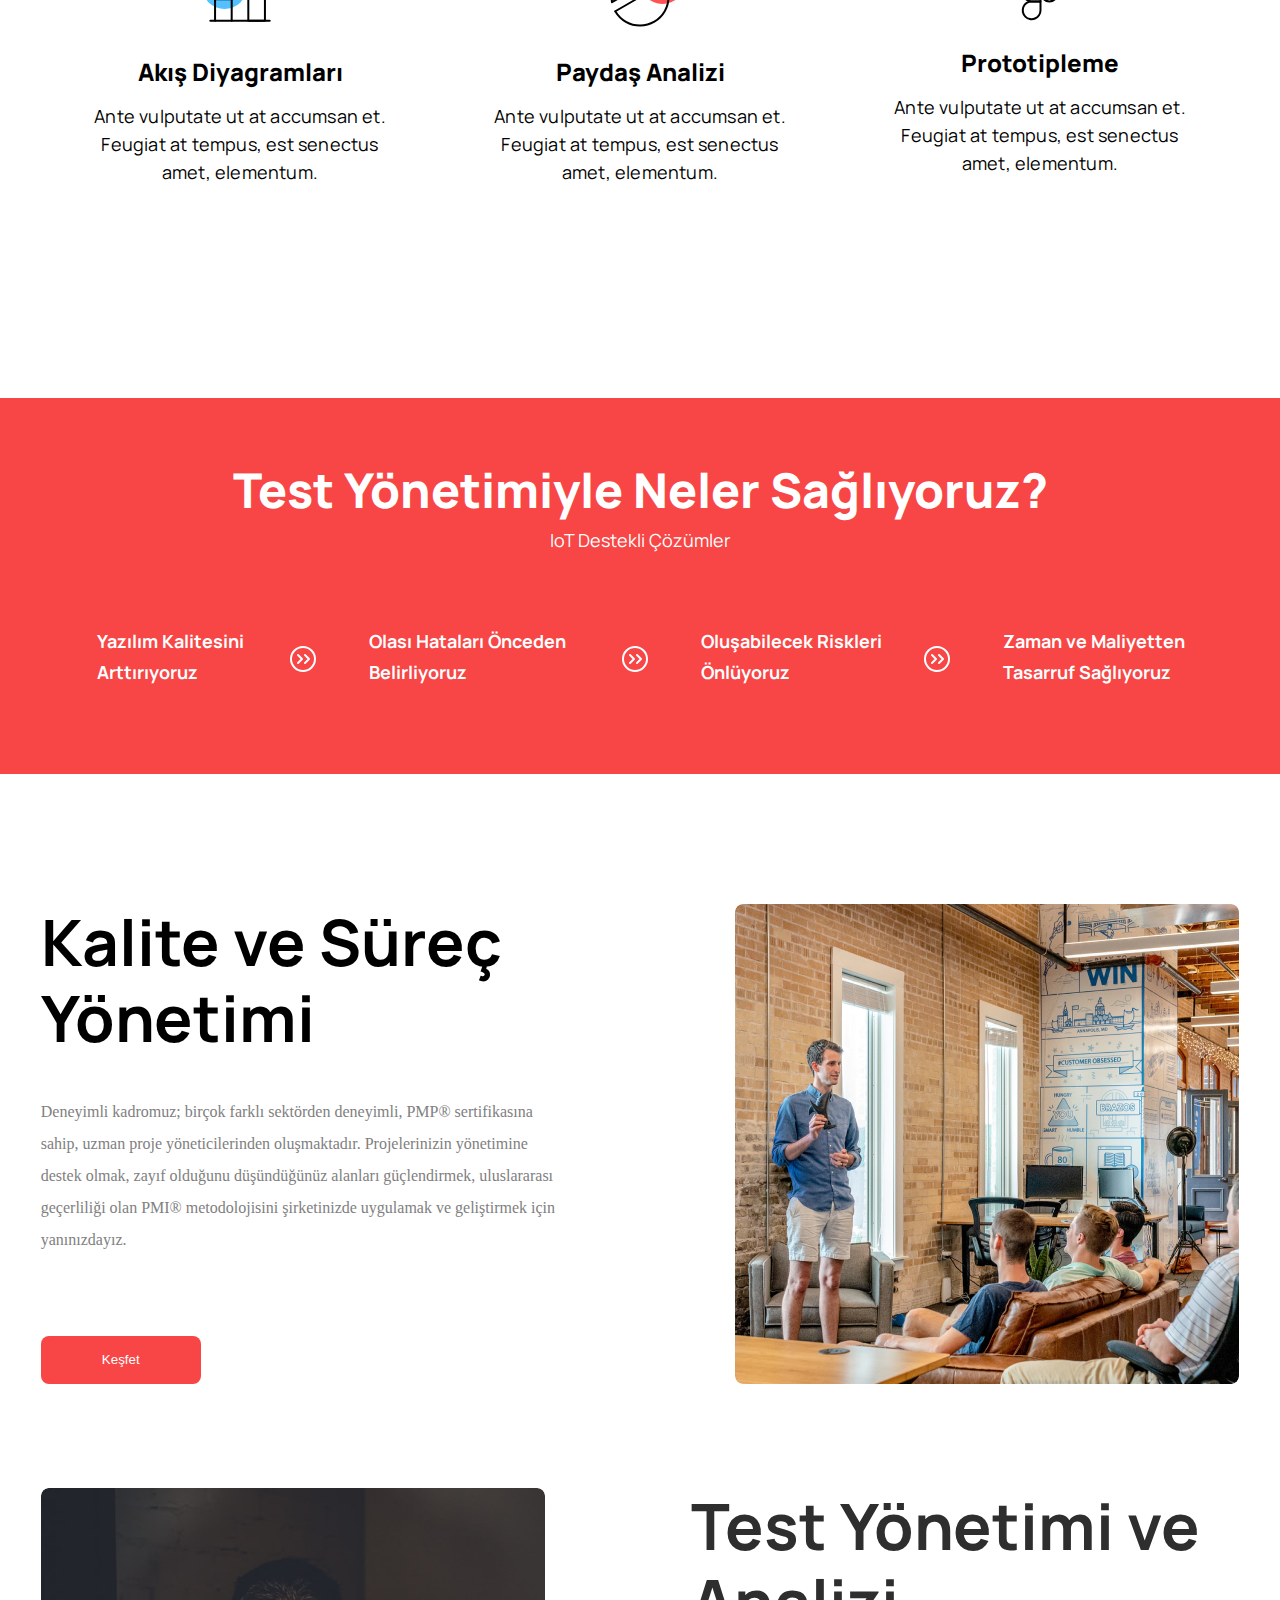
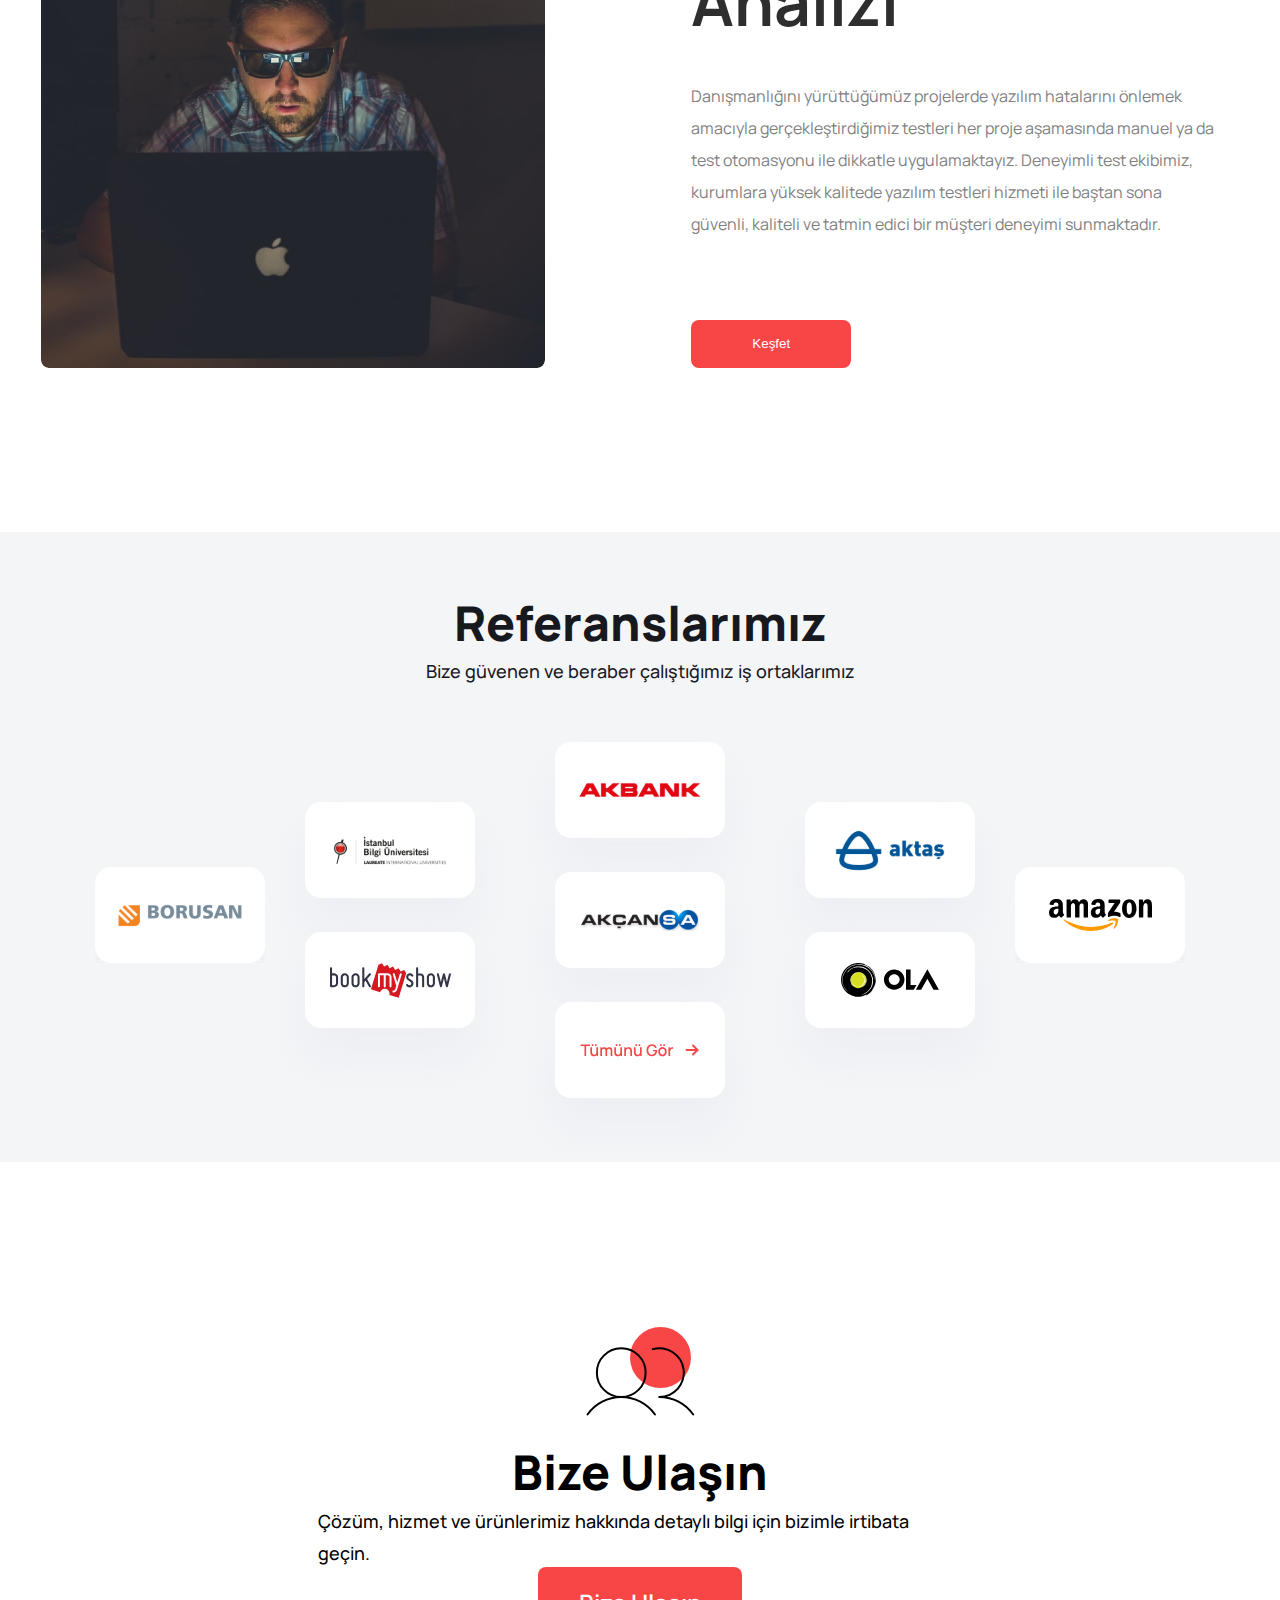
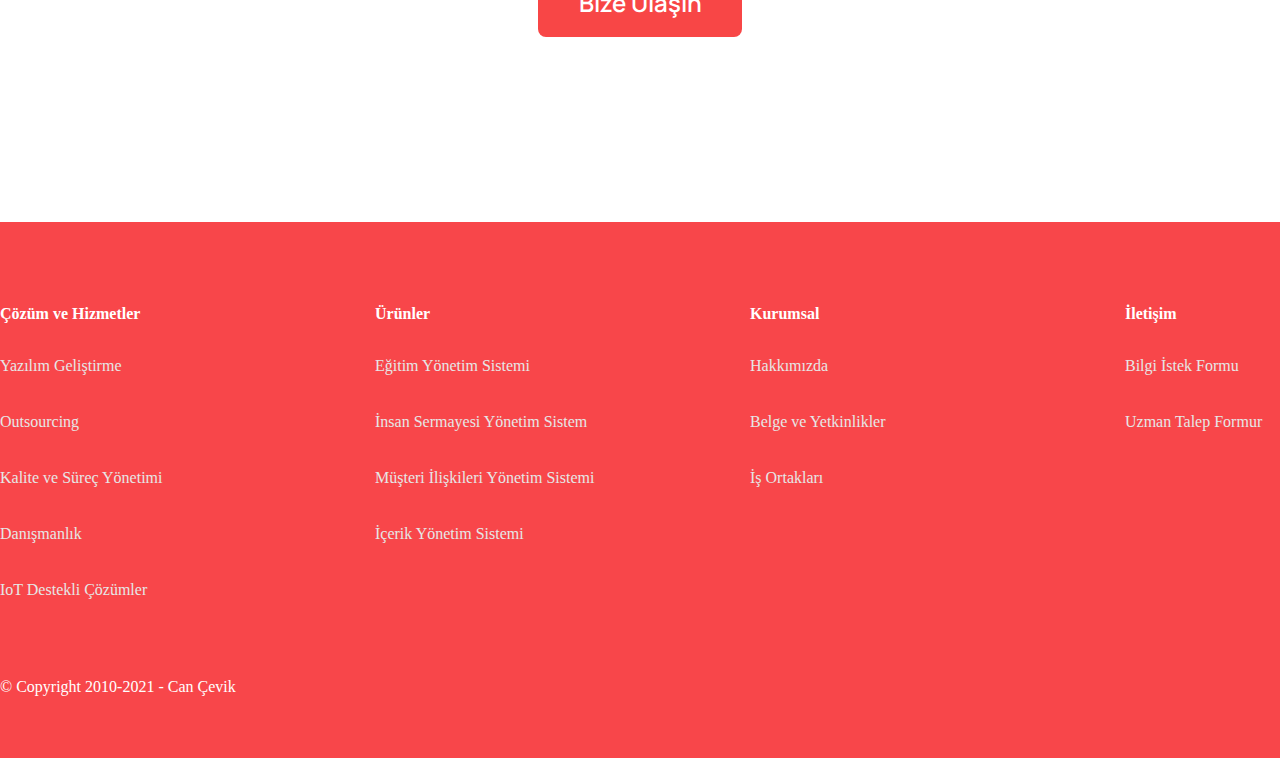
==== commit 69a68430: "fixed adaptation for pfone and made hamburger-menu" ====
--- a/startPage.html
+++ b/startPage.html
@@ -22,30 +22,46 @@
     <div class="headerImg">
         <section class="container">
             <div class="sectionHeader">
+
+                <div class="hamburger-menu">
+                    <input id="menu__toggle" type="checkbox" />
+                    <label class="menu__btn" for="menu__toggle">
+                        <span></span>
+                    </label>
+                    <ul class="menu__box">
+                        <li><a class="menu__item" href="#">Çözüm ve Hizmetler</a></li>
+                        <li><a class="menu__item" href="#">Ürünler</a></li>
+                        <li><a class="menu__item" href="#">Teknolojiler</a></li>
+                        <li><a class="menu__item" href="#">İnsan Kaynakları</a></li>
+                        <li><a class="menu__item" href="#">Kurumsal</a></li>
+                    </ul>
+                    <button class="btn1">İletişim</button>
+                </div>
+
                 <div class="links">
                     <ul>
                         <li class="headerLinks">
-                            <a class="rel1" href="#">
+                            <a class="rel" href="#">
                                 Çözüm ve Hizmetler
                             </a>
                         </li>
                         <li>
-                            <a class="rel2" href="#">
+                            <a class="rel" href="#">
                                 Ürünler
                             </a>
                         </li>
                         <li>
-                            <a class="rel3" href="#">
+                            <a class="rel" href="#">
                                 Teknolojiler
                             </a>
                         </li>
                         <li>
-                            <a class="rel4" href="#">
+                            <a class="rel" href="#">
                                 İnsan Kaynakları
                             </a>
                         </li>
                         <li>
-                            <a class="rel5" href="#">
+                            <a class="rel" href="#">
                                 Kurumsal
                             </a>
                         </li>
@@ -310,7 +326,7 @@
         </div>
 
         <div class="lowerBLock">
-            <div>
+            <div class="textFooter">
                 <h2 class="footerText">© Copyright 2010-2021 - Can Çevik</h2>
             </div>
             <div class="logs">
--- a/style.css
+++ b/style.css
@@ -17,6 +17,89 @@
     background-size: 100% 100%;
     width: 100%;
     height: 754px;
+}
+
+/*hamburger-menu*/
+.hamburger-menu{
+    display: none;
+}
+
+.menu__btn {
+    align-items: center;
+    position: absolute;
+    top: 43px;
+    left: 25px;
+    width: 26px;
+    height: 26px;
+    cursor: pointer;
+}
+
+.menu__btn > span,
+.menu__btn > span::before,
+.menu__btn > span::after {
+    position: absolute;
+    width: 25px;
+    height: 3px;
+    background-color: #616161;
+    z-index:2;
+}
+.menu__btn > span::before {
+    content: '';
+    top: -8px;
+}
+.menu__btn > span::after {
+    content: '';
+    top: 8px;
+}
+
+.menu__box {
+    text-align: center;
+    display: block;
+    position: absolute;
+    top: 0;
+    left: -100%;
+    width: 100%;
+    height: 215px;
+    margin: 0;
+    padding: 50px 0;
+    list-style: none;
+    z-index: 1;
+    background-color: #ECEFF1;
+    box-shadow: 1px 0 6px rgba(0, 0, 0, .2);
+}
+
+.menu__item {
+    margin-left: 0;
+    display: block;
+    padding: 12px;
+    color: #333;
+    font-family: Manrope;
+    font-size: 18px;
+    font-weight: 600;
+    text-decoration: none;
+}
+.menu__item:hover {
+    text-decoration: underline;
+}
+
+#menu__toggle {
+    opacity: 0;
+}
+
+#menu__toggle:checked ~ .menu__btn > span {
+    transform: rotate(45deg);
+}
+#menu__toggle:checked ~ .menu__btn > span::before {
+    top: 0;
+    transform: rotate(0);
+}
+#menu__toggle:checked ~ .menu__btn > span::after {
+    top: 0;
+    transform: rotate(90deg);
+}
+#menu__toggle:checked ~ .menu__box {
+    visibility: visible;
+    left: 0;
 }
 
 .links ul{
@@ -26,6 +109,10 @@
     padding-top: 50px;
     height: 15px;
     margin-right: 130px;
+}
+
+.rel:hover{
+    text-decoration: underline;
 }
 
 ul{
@@ -64,6 +151,11 @@
     padding: 10px 20px;
 }
 
+.btn1:hover{
+    background: #d44242;
+    cursor: pointer;
+}
+
 .hText{
     width: 665px;
     height: 164px;
@@ -141,6 +233,11 @@
     color: #FFFFFF;
 }
 
+.btn2:hover{
+    background: #d44242;
+    cursor: pointer;
+}
+
 .sectionWrapper{
     display: flex;
     flex-direction: row;
@@ -201,6 +298,15 @@
     position: relative;
 }
 
+.vectors:hover{
+    cursor: pointer;
+}
+
+.cardInfo:hover{
+    text-decoration: underline;
+    cursor: pointer;
+}
+
 .pinkBall{
     position: absolute;
     margin-left: 20px;
@@ -256,13 +362,14 @@
 }
 
 .title{
-    width: 80%;
+    width: 100%;
     margin: 0 auto;
 }
 
 .sectionTitle {
     margin-left: auto;
     margin-right: auto;
+    text-align: center;
     padding-top: 60px;
     width: 836px;
     height: 64px;
@@ -305,6 +412,11 @@
     color: #FFFFFF;
 }
 
+.insideTitle:hover{
+    text-decoration: underline;
+    cursor: pointer;
+}
+
 .block{
     justify-content: center;
     margin-top: 70px;
@@ -328,6 +440,11 @@
     color: #FFFFFF;
 }
 
+.insideTitle2:hover{
+    text-decoration: underline;
+    cursor: pointer;
+}
+
 .secondBlock{
     display: flex;
 }
@@ -356,6 +473,11 @@
     color: #FFFFFF;
 }
 
+.insideTitle3:hover{
+    text-decoration: underline;
+    cursor: pointer;
+}
+
 .insideTitle4{
     width: 230px;
     height: 62px;
@@ -367,6 +489,11 @@
     line-height: 31px;
     font-feature-settings: 'liga' off;
     color: #FFFFFF;
+}
+
+.insideTitle4:hover{
+    text-decoration: underline;
+    cursor: pointer;
 }
 
 .bodyText2{
@@ -437,6 +564,11 @@
     color: white;
 }
 
+.btn3:hover{
+    background: #d44242;
+    cursor: pointer;
+}
+
 .section_container{
     justify-content: space-between;
     display: flex;
@@ -613,6 +745,11 @@
     font-size: 24px;
 }
 
+.btn4:hover{
+    background: #d44242;
+    cursor: pointer;
+}
+
 .btn4Block{
     margin-top: 30px;
     display: flex;
@@ -682,7 +819,7 @@
     display: flex;
     width: 1500px;
     margin: 0 auto;
-    margin-top: 50px;
+    margin-top: 35px;
 }
 
 .footerText{
@@ -696,8 +833,21 @@
     color: #FFFFFF;
 }
 
+.text:hover{
+    text-decoration: underline;
+}
+
 .logs{
-    margin-left: 920px;
+    margin-left: 870px;
+}
+
+.logs img:hover{
+    cursor: pointer;
+    opacity: 0.33;
+}
+
+.logs img{
+    padding-left: 10px;
 }
 
 @media only screen and (max-width: 1170px){
@@ -785,23 +935,27 @@
     }
 
     .headerImg{
-        background: url(Images/Rectangle1.png) no-repeat;
-        background-size: 100% 100%;
-        width: 100%;
+        background-size: cover;
+        background: url(Images/Rectangle1.png) no-repeat center center;
         height: 601px;
     }
 
+    /*hamburger menu show*/
+    .hamburger-menu{
+        display: block;
+    }
+
+    .btn1{
+        display: flex;
+        position: absolute;
+        top: 25px;
+        right: 25px;
+        font-weight: bold;
+        font-size: 14px;
+    }
+
     .links ul{
-        align-items: flex-start;
-        display: flex;
-        flex-direction: column;
-        padding-top: 140px;
-    }
-
-    li{
-        list-style-type: none;
-        font-family: Manrope;
-        font-size: 10px;
+        display: none;
     }
 
     .headerInfo{
@@ -810,10 +964,9 @@
     }
 
     .hText{
-        margin-top: 5px;
+        margin-top: 61px;
         width: 335px;
         height: 160px;
-        font-weight: 800;
         font-size: 42px;
         line-height: 57px;
         text-align: center;
@@ -1140,7 +1293,7 @@
     }
 
     .footer{
-        height: 1340px;
+        height: 1370px;
         width: 100%;
         margin-top: 93px;
     }
@@ -1151,8 +1304,7 @@
     }
 
     .title2{
-
-        margin-top: 44px;
+        margin-top: 40px;
     }
 
     .title2 h2{
@@ -1160,21 +1312,36 @@
         font-style: normal;
         font-weight: bold;
         font-size: 16px;
-        line-height: 24px;
+        line-height: 21px;
         color: #FFFFFF;
         margin-top: 0;
     }
 
     .lowerBLock{
-        display: flex;
+        width: 350px;
         flex-direction: column;
+        margin-top: 15px;
     }
 
     .footerText{
-        order: 2;
         width: 277px;
         height: 32px;
         font-size: 16px;
         line-height: 32px;
     }
-}
+
+    .textFooter{
+        margin-left: 10px;
+        margin-top: 45px;
+        order: 2;
+    }
+
+    .logs{
+        margin-left: 0;
+        order: 1;
+    }
+
+    .logs img{
+        padding-left: 10px;
+    }
+}
